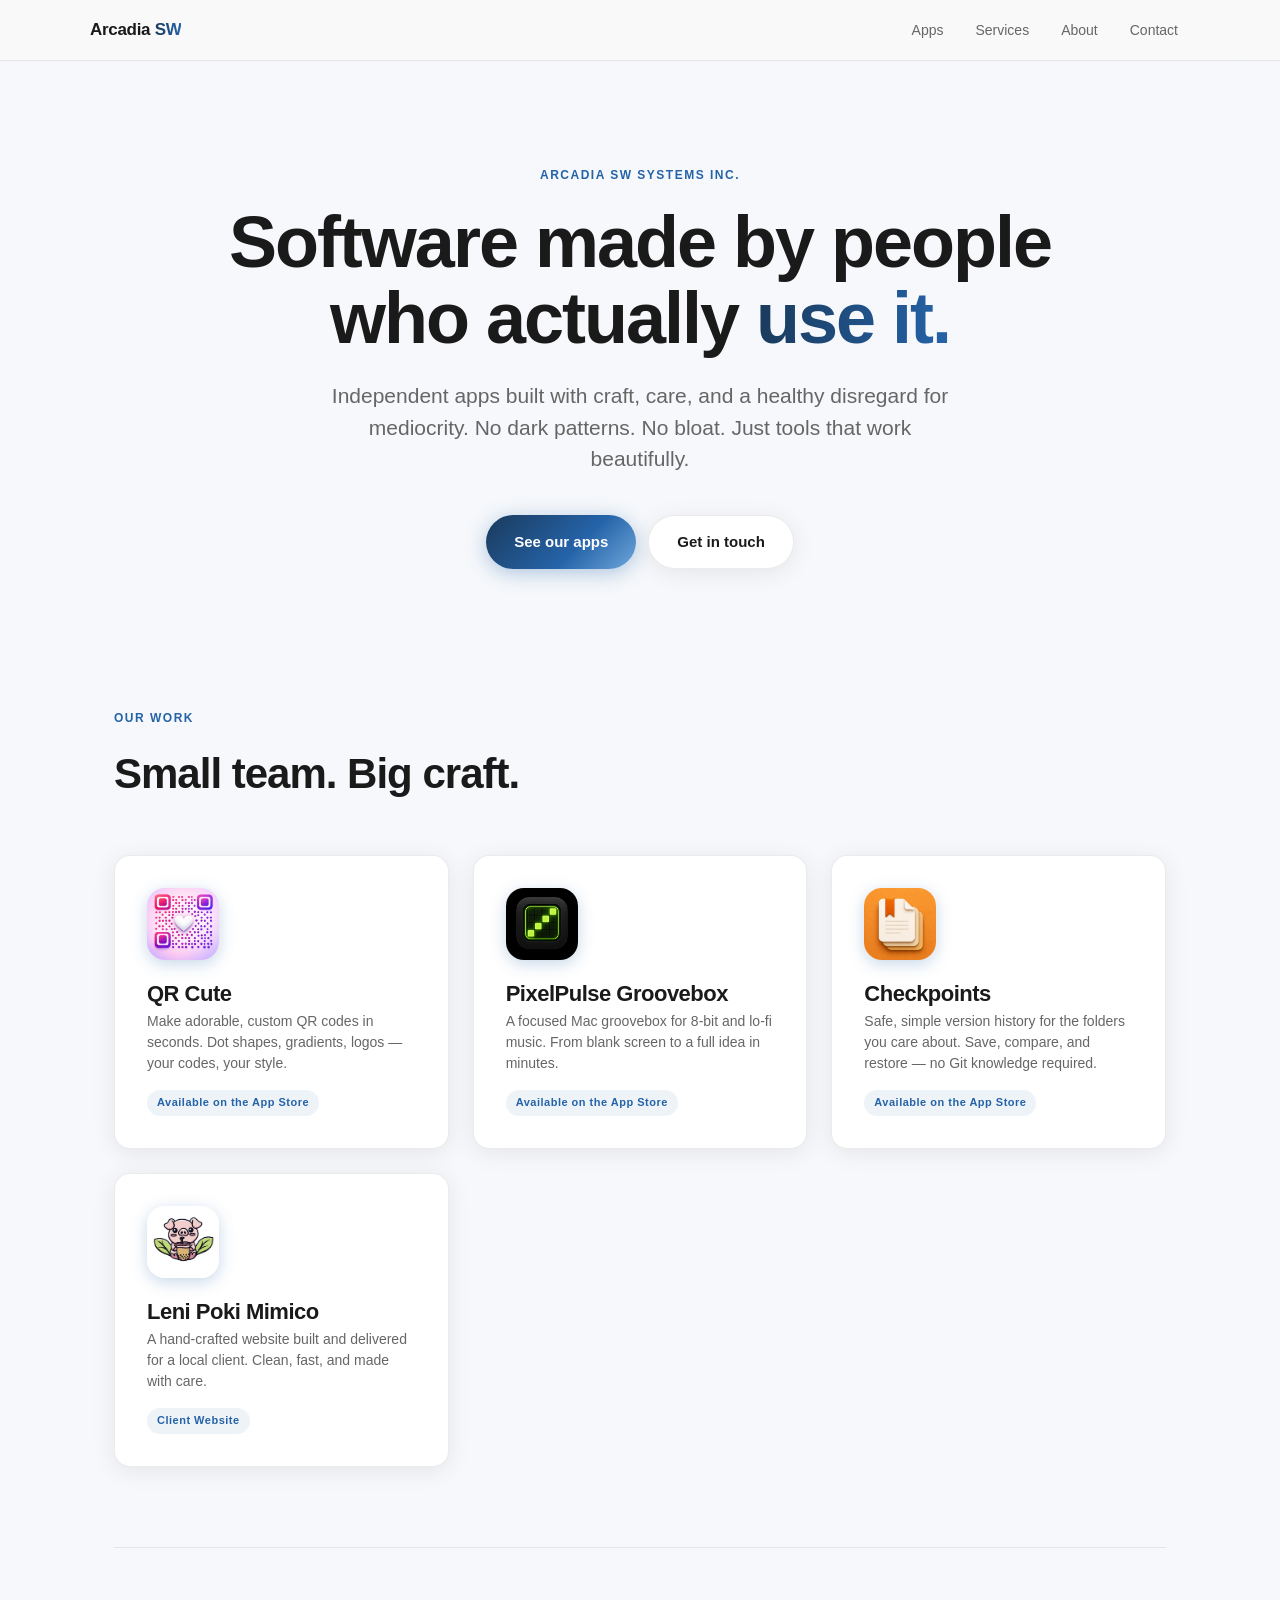
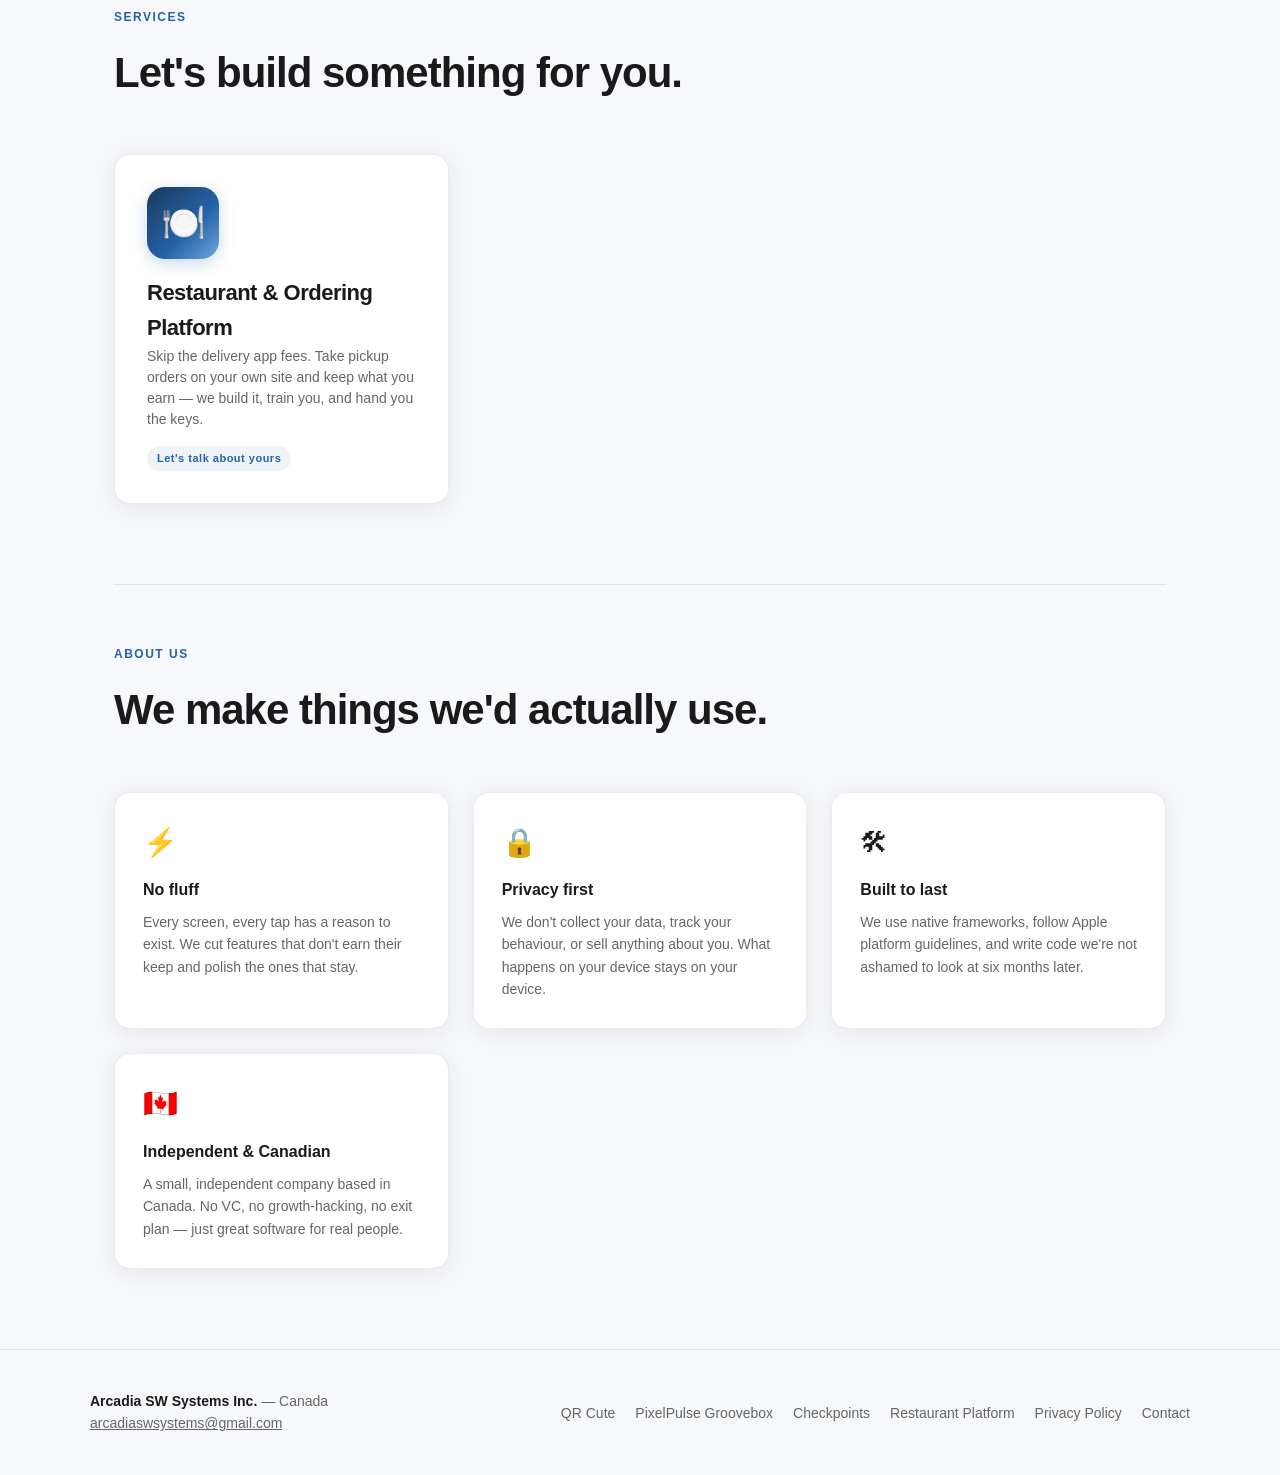
==== index.html @ 434056f2 "Fix base path for root-domain hosting (/ArcadiaSWSystems-site/ -> /)" ====
<!DOCTYPE html>
<html lang="en">
<head>
  <meta charset="UTF-8" />
  <meta name="viewport" content="width=device-width, initial-scale=1.0" />
  <title>Arcadia SW Systems Inc.</title>
  <meta name="description" content="Independent iOS and macOS apps built with craft, care, and a healthy disregard for mediocrity." />
  <meta property="og:title" content="Arcadia SW Systems Inc." />
  <meta property="og:description" content="Software made by people who actually use it." />
  <meta property="og:url" content="https://arcadiaswsystemsinc.github.io" />
  <base href="/" />
  <link rel="stylesheet" href="css/style.css" />
</head>
<body>

  <nav>
    <div class="nav-inner">
      <a class="nav-logo" href="/">Arcadia <span>SW</span></a>
      <ul class="nav-links">
        <li><a href="#apps">Apps</a></li>
        <li><a href="#services">Services</a></li>
        <li><a href="#about">About</a></li>
        <li><a href="mailto:arcadiaswsystems@gmail.com">Contact</a></li>
      </ul>
    </div>
  </nav>

  <main>
    <div class="page">

      <!-- Hero -->
      <section class="hero">
        <span class="hero-eyebrow">Arcadia SW Systems Inc.</span>
        <h1>Software made by people<br>who actually <span class="gradient-text">use it.</span></h1>
        <p class="hero-sub">Independent apps built with craft, care, and a healthy disregard for mediocrity. No dark patterns. No bloat. Just tools that work beautifully.</p>
        <div class="btn-group">
          <a href="#apps" class="btn btn-primary">See our apps</a>
          <a href="mailto:arcadiaswsystems@gmail.com" class="btn btn-secondary">Get in touch</a>
        </div>
      </section>

      <!-- Apps -->
      <section class="apps-section" id="apps">
        <p class="section-label">Our Work</p>
        <h2 class="section-title">Small team. Big craft.</h2>
        <div class="apps-grid">
          <a class="app-card" href="qr-cute/">
            <div class="app-icon"><img src="qr-cute/icon.png" alt="QR Cute icon" /></div>
            <div>
              <div class="app-name">QR Cute</div>
              <div class="app-tagline">Make adorable, custom QR codes in seconds. Dot shapes, gradients, logos — your codes, your style.</div>
            </div>
            <span class="app-badge">Available on the App Store</span>
          </a>
          <a class="app-card" href="pixelpulse/">
            <div class="app-icon"><img src="pixelpulse/icon.png" alt="PixelPulse icon" /></div>
            <div>
              <div class="app-name">PixelPulse Groovebox</div>
              <div class="app-tagline">A focused Mac groovebox for 8-bit and lo-fi music. From blank screen to a full idea in minutes.</div>
            </div>
            <span class="app-badge">Available on the App Store</span>
          </a>
          <a class="app-card" href="checkpoints/">
            <div class="app-icon"><img src="checkpoints/icon.png" alt="Checkpoints icon" /></div>
            <div>
              <div class="app-name">Checkpoints</div>
              <div class="app-tagline">Safe, simple version history for the folders you care about. Save, compare, and restore — no Git knowledge required.</div>
            </div>
            <span class="app-badge">Available on the App Store</span>
          </a>
          <a class="app-card" href="https://www.lenipokimimico.ca" target="_blank" rel="noopener noreferrer">
            <div class="app-icon">
              <img src="leni-poki-mimico/icon.png" alt="Leni Poki Mimico logo" />
            </div>
            <div>
              <div class="app-name">Leni Poki Mimico</div>
              <div class="app-tagline">A hand-crafted website built and delivered for a local client. Clean, fast, and made with care.</div>
            </div>
            <span class="app-badge">Client Website</span>
          </a>
        </div>
      </section>

      <!-- Services -->
      <section class="apps-section" id="services" style="border-top: 1px solid var(--border);">
        <p class="section-label">Services</p>
        <h2 class="section-title">Let's build something for you.</h2>
        <div class="apps-grid">
          <a class="app-card" href="restaurant-platform/">
            <div class="app-icon" style="background: linear-gradient(135deg, #1a3a5c 0%, #2563a8 60%, #6fa8dc 100%); display: flex; align-items: center; justify-content: center; font-size: 36px;">
              🍽️
            </div>
            <div>
              <div class="app-name">Restaurant &amp; Ordering Platform</div>
              <div class="app-tagline">Skip the delivery app fees. Take pickup orders on your own site and keep what you earn — we build it, train you, and hand you the keys.</div>
            </div>
            <span class="app-badge">Let's talk about yours</span>
          </a>
        </div>
      </section>

      <!-- About -->
      <section class="about-section" id="about">
        <p class="section-label">About us</p>
        <h2 class="section-title">We make things we'd actually use.</h2>
        <div class="values-grid">
          <div class="value-card">
            <div class="value-icon">⚡</div>
            <div class="value-title">No fluff</div>
            <div class="value-body">Every screen, every tap has a reason to exist. We cut features that don't earn their keep and polish the ones that stay.</div>
          </div>
          <div class="value-card">
            <div class="value-icon">🔒</div>
            <div class="value-title">Privacy first</div>
            <div class="value-body">We don't collect your data, track your behaviour, or sell anything about you. What happens on your device stays on your device.</div>
          </div>
          <div class="value-card">
            <div class="value-icon">🛠</div>
            <div class="value-title">Built to last</div>
            <div class="value-body">We use native frameworks, follow Apple platform guidelines, and write code we're not ashamed to look at six months later.</div>
          </div>
          <div class="value-card">
            <div class="value-icon">🇨🇦</div>
            <div class="value-title">Independent &amp; Canadian</div>
            <div class="value-body">A small, independent company based in Canada. No VC, no growth-hacking, no exit plan — just great software for real people.</div>
          </div>
        </div>
      </section>

    </div>
  </main>

  <footer>
    <div class="footer-inner">
      <div class="footer-left">
        <strong>Arcadia SW Systems Inc.</strong> — Canada<br>
        <a href="mailto:arcadiaswsystems@gmail.com" style="color: inherit;">arcadiaswsystems@gmail.com</a>
      </div>
      <ul class="footer-links">
        <li><a href="qr-cute/">QR Cute</a></li>
        <li><a href="pixelpulse/">PixelPulse Groovebox</a></li>
        <li><a href="checkpoints/">Checkpoints</a></li>
        <li><a href="restaurant-platform/">Restaurant Platform</a></li>
        <li><a href="privacy/">Privacy Policy</a></li>
        <li><a href="mailto:arcadiaswsystems@gmail.com">Contact</a></li>
      </ul>
    </div>
  </footer>

</body>
</html>
---- css/style.css ----
/* Arcadia SW Systems Inc. — Site Styles */

*, *::before, *::after {
  box-sizing: border-box;
  margin: 0;
  padding: 0;
}

:root {
  --blue-dark: #1a3a5c;
  --blue-mid: #2563a8;
  --blue-light: #6fa8dc;
  --gradient: linear-gradient(135deg, #1a3a5c 0%, #2563a8 60%, #6fa8dc 100%);
  --gradient-text: linear-gradient(90deg, #1a3a5c 0%, #2563a8 100%);
  --bg: #f6f8fb;
  --surface: #ffffff;
  --text: #1a1a1a;
  --muted: #666;
  --border: rgba(0,0,0,0.08);
  --radius: 16px;
  --radius-sm: 10px;
  --shadow: 0 4px 24px rgba(0,0,0,0.08);
  --shadow-hover: 0 8px 40px rgba(37, 99, 168, 0.18);
}

html {
  font-size: 16px;
  scroll-behavior: smooth;
}

body {
  font-family: -apple-system, BlinkMacSystemFont, "SF Pro Display", "Segoe UI", sans-serif;
  background: var(--bg);
  color: var(--text);
  line-height: 1.6;
  -webkit-font-smoothing: antialiased;
}

/* ── Gradient text helper ── */
.gradient-text {
  background: var(--gradient-text);
  -webkit-background-clip: text;
  -webkit-text-fill-color: transparent;
  background-clip: text;
}

/* ── Nav ── */
nav {
  position: sticky;
  top: 0;
  z-index: 100;
  background: rgba(250,250,250,0.85);
  backdrop-filter: blur(16px);
  -webkit-backdrop-filter: blur(16px);
  border-bottom: 1px solid var(--border);
  padding: 0 24px;
}

.nav-inner {
  max-width: 1100px;
  margin: 0 auto;
  display: flex;
  align-items: center;
  justify-content: space-between;
  height: 60px;
  gap: 24px;
}

.nav-logo {
  font-size: 17px;
  font-weight: 800;
  text-decoration: none;
  color: var(--text);
  letter-spacing: -0.3px;
  white-space: nowrap;
}

.nav-logo span {
  background: var(--gradient-text);
  -webkit-background-clip: text;
  -webkit-text-fill-color: transparent;
  background-clip: text;
}

.nav-links {
  display: flex;
  align-items: center;
  gap: 8px;
  list-style: none;
}

.nav-links a {
  text-decoration: none;
  color: var(--muted);
  font-size: 14px;
  font-weight: 500;
  padding: 6px 12px;
  border-radius: var(--radius-sm);
  transition: color 0.15s, background 0.15s;
}

.nav-links a:hover {
  color: var(--text);
  background: rgba(0,0,0,0.05);
}

/* ── Page wrapper ── */
.page {
  max-width: 1100px;
  margin: 0 auto;
  padding: 0 24px;
}

/* ── Hero ── */
.hero {
  padding: 100px 0 80px;
  text-align: center;
}

.hero-eyebrow {
  display: inline-block;
  font-size: 12px;
  font-weight: 700;
  letter-spacing: 1.5px;
  text-transform: uppercase;
  color: var(--blue-mid);
  margin-bottom: 20px;
}

.hero h1 {
  font-size: clamp(40px, 6vw, 72px);
  font-weight: 900;
  letter-spacing: -2px;
  line-height: 1.05;
  margin-bottom: 24px;
}

.hero-sub {
  font-size: clamp(16px, 2vw, 21px);
  color: var(--muted);
  max-width: 640px;
  margin: 0 auto 40px;
  line-height: 1.5;
}

/* ── Buttons ── */
.btn {
  display: inline-flex;
  align-items: center;
  gap: 8px;
  padding: 14px 28px;
  border-radius: 999px;
  font-size: 15px;
  font-weight: 700;
  text-decoration: none;
  transition: transform 0.15s, box-shadow 0.15s;
  cursor: pointer;
  border: none;
}

.btn:hover {
  transform: translateY(-2px);
}

.btn-primary {
  background: var(--gradient);
  color: white;
  box-shadow: 0 4px 20px rgba(37, 99, 168, 0.35);
}

.btn-primary:hover {
  box-shadow: 0 8px 30px rgba(37, 99, 168, 0.45);
}

.btn-secondary {
  background: white;
  color: var(--text);
  border: 1.5px solid var(--border);
  box-shadow: var(--shadow);
}

.btn-secondary:hover {
  box-shadow: var(--shadow-hover);
}

.btn-group {
  display: flex;
  flex-wrap: wrap;
  gap: 12px;
  justify-content: center;
}

/* ── Cards ── */
.card {
  background: var(--surface);
  border: 1px solid var(--border);
  border-radius: var(--radius);
  padding: 32px;
  box-shadow: var(--shadow);
  transition: transform 0.2s, box-shadow 0.2s;
}

.card:hover {
  transform: translateY(-4px);
  box-shadow: var(--shadow-hover);
}

/* ── App grid ── */
.apps-section {
  padding: 60px 0 80px;
}

.section-label {
  font-size: 12px;
  font-weight: 700;
  letter-spacing: 1.5px;
  text-transform: uppercase;
  color: var(--blue-mid);
  margin-bottom: 12px;
}

.section-title {
  font-size: clamp(28px, 4vw, 42px);
  font-weight: 800;
  letter-spacing: -1px;
  margin-bottom: 48px;
}

.apps-grid {
  display: grid;
  grid-template-columns: repeat(auto-fill, minmax(320px, 1fr));
  gap: 24px;
}

.app-card {
  background: var(--surface);
  border: 1px solid var(--border);
  border-radius: var(--radius);
  padding: 32px;
  box-shadow: var(--shadow);
  text-decoration: none;
  color: var(--text);
  display: flex;
  flex-direction: column;
  gap: 16px;
  transition: transform 0.2s, box-shadow 0.2s;
}

.app-card:hover {
  transform: translateY(-4px);
  box-shadow: var(--shadow-hover);
}

.app-icon {
  width: 72px;
  height: 72px;
  border-radius: 18px;
  overflow: hidden;
  box-shadow: 0 4px 16px rgba(37, 99, 168, 0.25);
}

.app-icon img {
  width: 100%;
  height: 100%;
  object-fit: cover;
  display: block;
}

.app-name {
  font-size: 22px;
  font-weight: 800;
  letter-spacing: -0.5px;
}

.app-tagline {
  font-size: 14px;
  color: var(--muted);
  line-height: 1.5;
}

.app-badge {
  display: inline-block;
  background: rgba(37, 99, 168, 0.08);
  color: var(--blue-mid);
  font-size: 11px;
  font-weight: 700;
  letter-spacing: 0.5px;
  padding: 4px 10px;
  border-radius: 999px;
  align-self: flex-start;
}

/* ── Values / about section ── */
.about-section {
  padding: 60px 0 80px;
  border-top: 1px solid var(--border);
}

.values-grid {
  display: grid;
  grid-template-columns: repeat(auto-fill, minmax(260px, 1fr));
  gap: 24px;
  margin-top: 48px;
}

.value-card {
  background: var(--surface);
  border: 1px solid var(--border);
  border-radius: var(--radius);
  padding: 28px;
  box-shadow: var(--shadow);
}

.value-icon {
  font-size: 28px;
  margin-bottom: 12px;
}

.value-title {
  font-size: 16px;
  font-weight: 700;
  margin-bottom: 8px;
}

.value-body {
  font-size: 14px;
  color: var(--muted);
  line-height: 1.6;
}

/* ── App page hero ── */
.app-hero {
  padding: 80px 0 60px;
  display: grid;
  grid-template-columns: 1fr 1fr;
  gap: 64px;
  align-items: center;
}

@media (max-width: 720px) {
  .app-hero {
    grid-template-columns: 1fr;
    text-align: center;
    padding: 60px 0 40px;
  }
  .app-hero .btn-group {
    justify-content: center;
  }
}

.app-hero-icon {
  width: 120px;
  height: 120px;
  border-radius: 28px;
  overflow: hidden;
  box-shadow: 0 12px 40px rgba(37, 99, 168, 0.3);
  margin-bottom: 24px;
}

.app-hero-icon img {
  width: 100%;
  height: 100%;
  object-fit: cover;
  display: block;
}

.app-hero h1 {
  font-size: clamp(36px, 5vw, 56px);
  font-weight: 900;
  letter-spacing: -2px;
  line-height: 1.05;
  margin-bottom: 16px;
}

.app-hero-sub {
  font-size: 18px;
  color: var(--muted);
  margin-bottom: 32px;
  line-height: 1.5;
}

/* ── Features list ── */
.features-section {
  padding: 60px 0;
  border-top: 1px solid var(--border);
}

.features-grid {
  display: grid;
  grid-template-columns: repeat(auto-fill, minmax(280px, 1fr));
  gap: 24px;
  margin-top: 40px;
}

.feature-item {
  display: flex;
  gap: 16px;
}

.feature-dot {
  width: 8px;
  height: 8px;
  border-radius: 50%;
  background: var(--gradient);
  flex-shrink: 0;
  margin-top: 8px;
}

.feature-text strong {
  display: block;
  font-size: 15px;
  font-weight: 700;
  margin-bottom: 4px;
}

.feature-text span {
  font-size: 14px;
  color: var(--muted);
}

/* ── Privacy page ── */
.privacy-page {
  max-width: 740px;
  margin: 0 auto;
  padding: 0 24px;
}

.privacy-page .prose {
  padding: 60px 0 80px;
}

.privacy-page h1 {
  font-size: 40px;
  font-weight: 900;
  letter-spacing: -1.5px;
  margin-bottom: 8px;
}

.privacy-page .meta {
  font-size: 14px;
  color: var(--muted);
  margin-bottom: 40px;
}

.privacy-page h2 {
  font-size: 20px;
  font-weight: 700;
  margin: 40px 0 12px;
}

.privacy-page p, .privacy-page li {
  font-size: 15px;
  color: #333;
  line-height: 1.7;
  margin-bottom: 12px;
}

.privacy-page ul {
  padding-left: 20px;
  margin-bottom: 12px;
}

.privacy-page li {
  margin-bottom: 6px;
}

.privacy-page hr {
  border: none;
  border-top: 1px solid var(--border);
  margin: 40px 0;
}

/* ── Footer ── */
footer {
  border-top: 1px solid var(--border);
  padding: 40px 24px;
}

.footer-inner {
  max-width: 1100px;
  margin: 0 auto;
  display: flex;
  flex-wrap: wrap;
  justify-content: space-between;
  align-items: center;
  gap: 16px;
}

.footer-left {
  font-size: 14px;
  color: var(--muted);
}

.footer-left strong {
  color: var(--text);
}

.footer-links {
  display: flex;
  gap: 20px;
  list-style: none;
}

.footer-links a {
  font-size: 14px;
  color: var(--muted);
  text-decoration: none;
  transition: color 0.15s;
}

.footer-links a:hover {
  color: var(--blue-mid);
}

/* ── Responsive ── */
@media (max-width: 600px) {
  .hero {
    padding: 60px 0 60px;
  }

  nav {
    padding: 0 16px;
  }

  .page {
    padding: 0 16px;
  }

  .nav-links {
    display: none;
  }
}
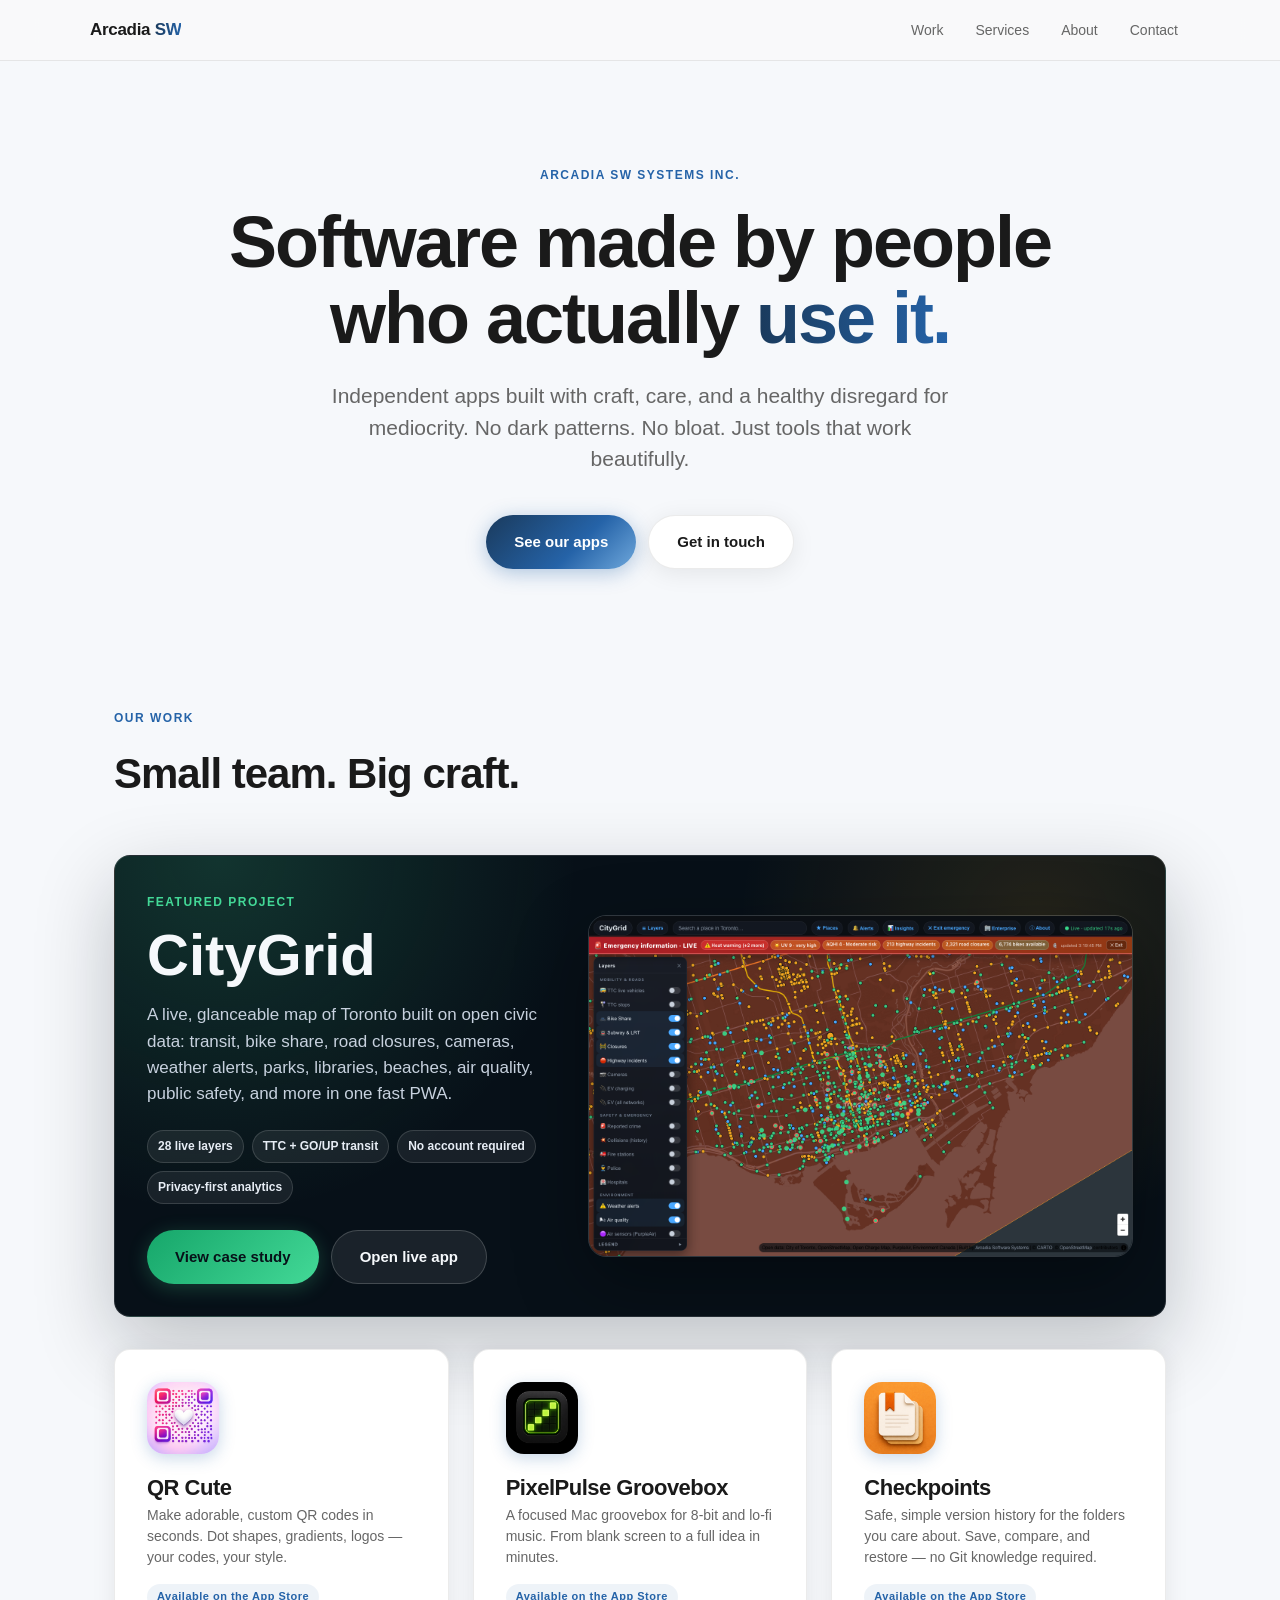
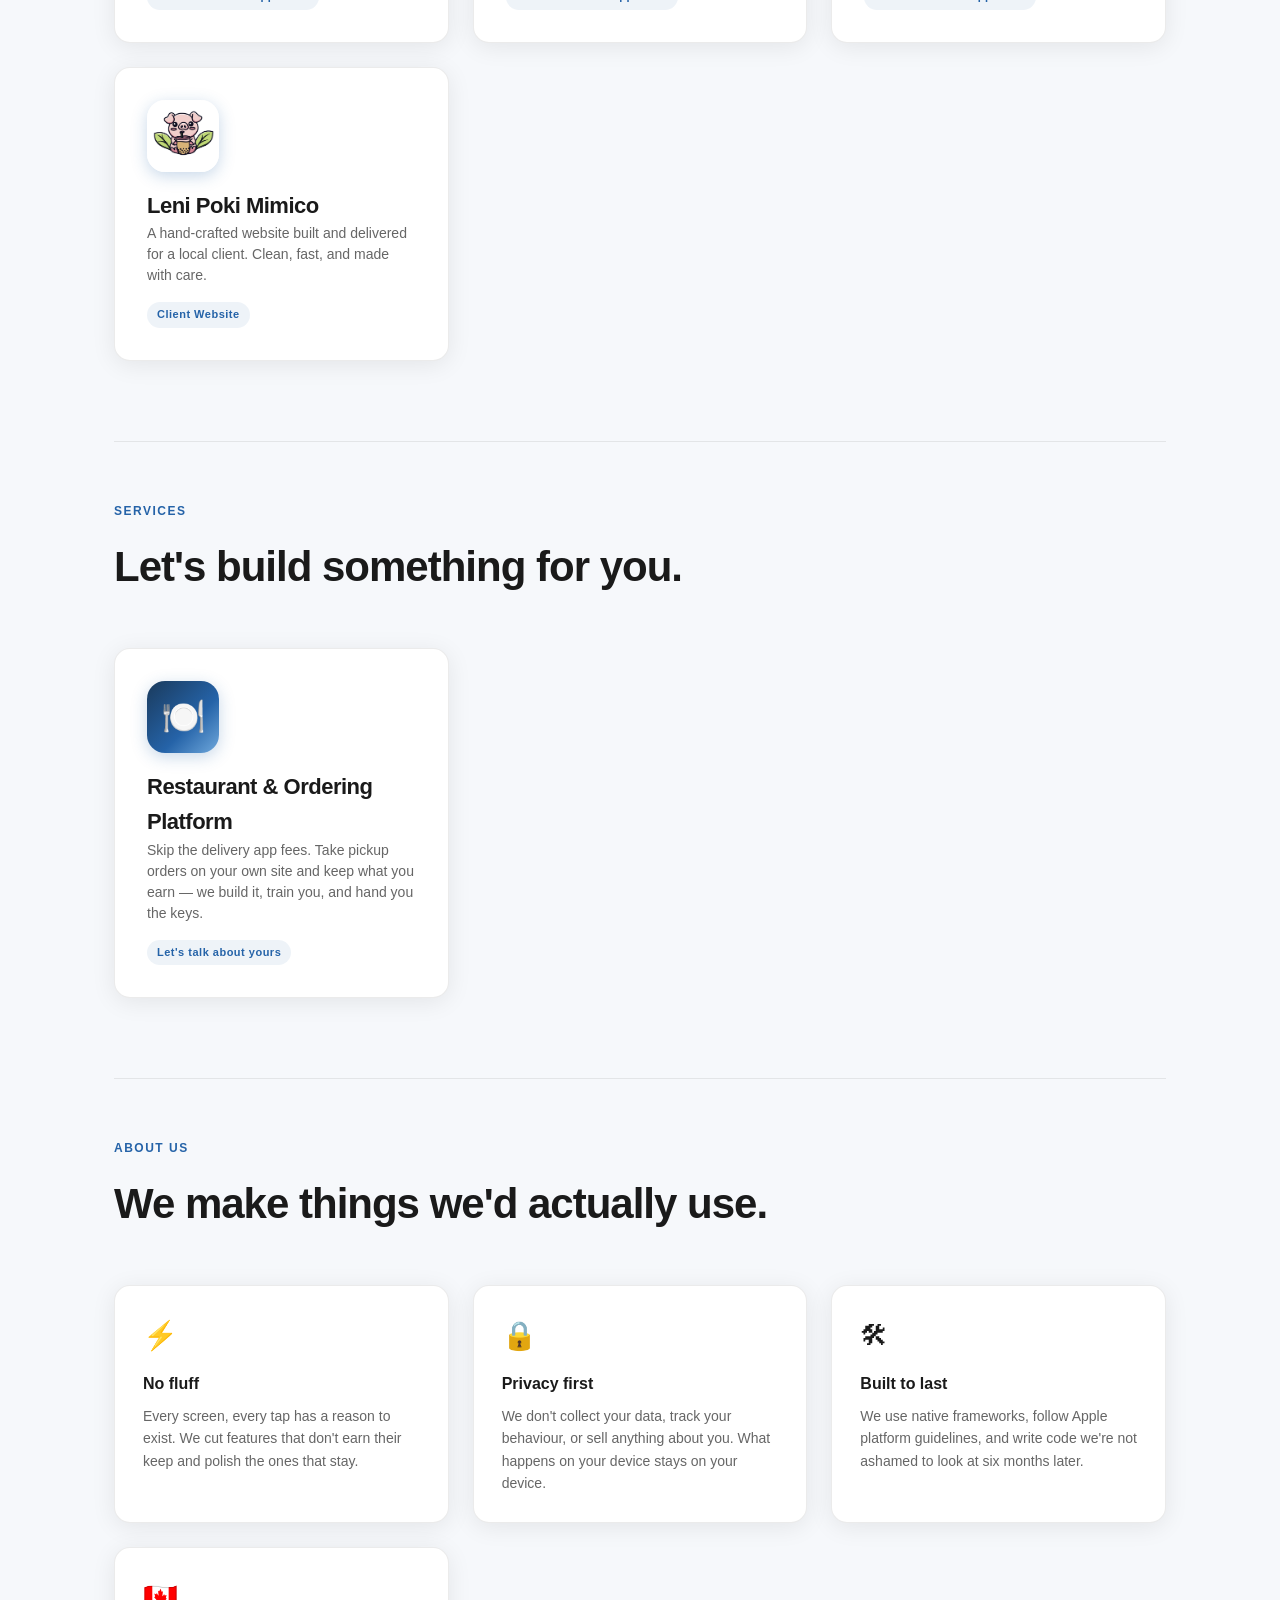
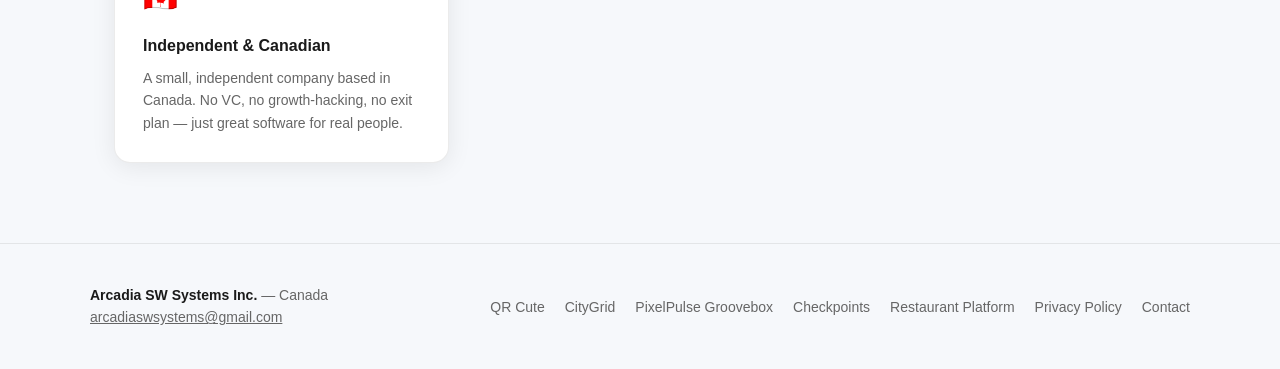
==== commit 7db5cb1c: "Showcase CityGrid project" ====
--- a/index.html
+++ b/index.html
@@ -17,7 +17,7 @@
     <div class="nav-inner">
       <a class="nav-logo" href="/">Arcadia <span>SW</span></a>
       <ul class="nav-links">
-        <li><a href="#apps">Apps</a></li>
+        <li><a href="#apps">Work</a></li>
         <li><a href="#services">Services</a></li>
         <li><a href="#about">About</a></li>
         <li><a href="mailto:arcadiaswsystems@gmail.com">Contact</a></li>
@@ -43,6 +43,26 @@
       <section class="apps-section" id="apps">
         <p class="section-label">Our Work</p>
         <h2 class="section-title">Small team. Big craft.</h2>
+        <article class="featured-project citygrid-feature">
+          <div class="featured-copy">
+            <span class="featured-kicker">Featured project</span>
+            <h3>CityGrid</h3>
+            <p>A live, glanceable map of Toronto built on open civic data: transit, bike share, road closures, cameras, weather alerts, parks, libraries, beaches, air quality, public safety, and more in one fast PWA.</p>
+            <div class="mini-metrics" aria-label="CityGrid highlights">
+              <span>28 live layers</span>
+              <span>TTC + GO/UP transit</span>
+              <span>No account required</span>
+              <span>Privacy-first analytics</span>
+            </div>
+            <div class="btn-group featured-actions">
+              <a href="citygrid/" class="btn btn-city">View case study</a>
+              <a href="https://citygrid.ca" class="btn btn-dark" target="_blank" rel="noopener noreferrer">Open live app</a>
+            </div>
+          </div>
+          <a class="featured-visual" href="citygrid/" aria-label="View the CityGrid project page">
+            <img src="citygrid/app.png" alt="CityGrid live Toronto map with public data layers and an emergency banner" />
+          </a>
+        </article>
         <div class="apps-grid">
           <a class="app-card" href="qr-cute/">
             <div class="app-icon"><img src="qr-cute/icon.png" alt="QR Cute icon" /></div>
@@ -138,6 +158,7 @@
       </div>
       <ul class="footer-links">
         <li><a href="qr-cute/">QR Cute</a></li>
+        <li><a href="citygrid/">CityGrid</a></li>
         <li><a href="pixelpulse/">PixelPulse Groovebox</a></li>
         <li><a href="checkpoints/">Checkpoints</a></li>
         <li><a href="restaurant-platform/">Restaurant Platform</a></li>
--- a/css/style.css
+++ b/css/style.css
@@ -232,6 +232,113 @@
   gap: 24px;
 }
 
+.featured-project {
+  display: grid;
+  grid-template-columns: minmax(0, 0.9fr) minmax(360px, 1.2fr);
+  gap: 32px;
+  align-items: center;
+  background:
+    radial-gradient(circle at 10% 0%, rgba(67, 217, 151, 0.18), transparent 34%),
+    radial-gradient(circle at 88% 15%, rgba(255, 179, 43, 0.12), transparent 30%),
+    #071018;
+  border: 1px solid rgba(255,255,255,0.12);
+  border-radius: var(--radius);
+  padding: 32px;
+  margin-bottom: 32px;
+  color: #f5f8fb;
+  box-shadow: 0 28px 80px rgba(7,16,24,0.24);
+  overflow: hidden;
+}
+
+.featured-copy {
+  min-width: 0;
+}
+
+.featured-kicker,
+.case-hero-label {
+  display: inline-flex;
+  align-items: center;
+  gap: 8px;
+  color: #43d997;
+  font-size: 12px;
+  font-weight: 800;
+  letter-spacing: 1.5px;
+  text-transform: uppercase;
+  margin-bottom: 14px;
+}
+
+.featured-project h3 {
+  font-size: 58px;
+  line-height: 1;
+  font-weight: 900;
+  letter-spacing: 0;
+  margin-bottom: 18px;
+}
+
+.featured-project p {
+  color: #c7d1de;
+  font-size: 17px;
+  line-height: 1.55;
+  margin-bottom: 22px;
+}
+
+.mini-metrics {
+  display: flex;
+  flex-wrap: wrap;
+  gap: 8px;
+  margin-bottom: 26px;
+}
+
+.mini-metrics span,
+.case-layer-list span {
+  border: 1px solid rgba(255,255,255,0.14);
+  background: rgba(255,255,255,0.07);
+  color: #e7edf5;
+  border-radius: 999px;
+  padding: 6px 10px;
+  font-size: 12px;
+  font-weight: 700;
+}
+
+.featured-actions {
+  justify-content: flex-start;
+}
+
+.featured-visual {
+  display: block;
+  border-radius: 18px;
+  overflow: hidden;
+  border: 1px solid rgba(255,255,255,0.16);
+  box-shadow: 0 24px 70px rgba(0,0,0,0.36);
+}
+
+.featured-visual img {
+  display: block;
+  width: 100%;
+  aspect-ratio: 16 / 10;
+  object-fit: cover;
+}
+
+.btn-city {
+  background: linear-gradient(135deg, #16a66a 0%, #43d997 100%);
+  color: #071018;
+  box-shadow: 0 4px 20px rgba(67, 217, 151, 0.24);
+}
+
+.btn-city:hover {
+  box-shadow: 0 8px 30px rgba(67, 217, 151, 0.34);
+}
+
+.btn-dark {
+  background: rgba(255,255,255,0.08);
+  color: #f5f8fb;
+  border: 1.5px solid rgba(255,255,255,0.18);
+}
+
+.btn-dark:hover {
+  box-shadow: 0 8px 30px rgba(0,0,0,0.22);
+}
+
 .app-card {
   background: var(--surface);
   border: 1px solid var(--border);
@@ -418,6 +525,316 @@
   color: var(--muted);
 }
 
+/* ── CityGrid case study ── */
+.citygrid-case {
+  background: #f5f7fa;
+}
+
+.case-hero {
+  position: relative;
+  min-height: min(720px, calc(100vh - 60px));
+  display: flex;
+  align-items: flex-end;
+  overflow: hidden;
+  background: #071018;
+  color: #f5f8fb;
+}
+
+.case-hero-bg {
+  position: absolute;
+  inset: 0;
+}
+
+.case-hero-bg::after {
+  content: "";
+  position: absolute;
+  inset: 0;
+  background:
+    linear-gradient(90deg, rgba(7,16,24,0.94) 0%, rgba(7,16,24,0.72) 42%, rgba(7,16,24,0.22) 100%),
+    linear-gradient(0deg, rgba(7,16,24,0.88) 0%, rgba(7,16,24,0.1) 55%);
+}
+
+.case-hero-bg img {
+  width: 100%;
+  height: 100%;
+  object-fit: cover;
+  opacity: 0.92;
+}
+
+.case-hero-content {
+  position: relative;
+  z-index: 1;
+  width: min(1100px, calc(100% - 48px));
+  margin: 0 auto;
+  padding: 110px 0 78px;
+}
+
+.case-live-dot {
+  width: 10px;
+  height: 10px;
+  border-radius: 999px;
+  background: #43d997;
+  box-shadow: 0 0 0 6px rgba(67,217,151,0.16);
+}
+
+.case-hero h1 {
+  font-size: 118px;
+  line-height: 0.9;
+  letter-spacing: 0;
+  font-weight: 900;
+  margin-bottom: 24px;
+}
+
+.case-hero-sub {
+  max-width: 760px;
+  color: #d7e1ee;
+  font-size: 24px;
+  line-height: 1.45;
+  margin-bottom: 34px;
+}
+
+.case-hero-actions {
+  justify-content: flex-start;
+}
+
+.case-stats-band {
+  background: #ffffff;
+  border-bottom: 1px solid var(--border);
+}
+
+.case-stats {
+  max-width: 1100px;
+  margin: 0 auto;
+  padding: 24px;
+  display: grid;
+  grid-template-columns: repeat(5, minmax(0, 1fr));
+  gap: 18px;
+}
+
+.case-stats div {
+  border-left: 1px solid var(--border);
+  padding-left: 18px;
+}
+
+.case-stats div:first-child {
+  border-left: 0;
+  padding-left: 0;
+}
+
+.case-stats strong {
+  display: block;
+  font-size: 20px;
+  line-height: 1.1;
+  margin-bottom: 6px;
+}
+
+.case-stats span {
+  display: block;
+  color: var(--muted);
+  font-size: 13px;
+  line-height: 1.35;
+}
+
+.case-section {
+  max-width: 1100px;
+  margin: 0 auto;
+  padding: 78px 24px;
+}
+
+.case-section-head {
+  max-width: 780px;
+  margin-bottom: 42px;
+}
+
+.case-section .section-title {
+  font-size: 42px;
+  letter-spacing: 0;
+  margin-bottom: 18px;
+}
+
+.case-lede {
+  color: var(--muted);
+  font-size: 18px;
+  line-height: 1.65;
+}
+
+.case-feature-grid {
+  display: grid;
+  grid-template-columns: repeat(3, minmax(0, 1fr));
+  gap: 28px 32px;
+}
+
+.case-feature {
+  border-top: 2px solid rgba(22,166,106,0.5);
+  padding-top: 18px;
+}
+
+.case-feature h3,
+.case-proof h3 {
+  font-size: 18px;
+  line-height: 1.25;
+  font-weight: 800;
+  letter-spacing: 0;
+  margin-bottom: 10px;
+}
+
+.case-feature p,
+.case-proof p {
+  color: var(--muted);
+  font-size: 14px;
+  line-height: 1.65;
+}
+
+.case-visual-band {
+  background: #071018;
+  color: #f5f8fb;
+}
+
+.case-visual-band .section-label {
+  color: #43d997;
+}
+
+.case-visual-band .case-lede {
+  color: #b7c2d1;
+}
+
+.case-shot-grid {
+  display: grid;
+  grid-template-columns: minmax(0, 1fr) minmax(0, 1fr);
+  gap: 24px;
+  align-items: stretch;
+}
+
+.case-shot {
+  margin: 0;
+  background: #0d141f;
+  border: 1px solid rgba(255,255,255,0.12);
+  border-radius: var(--radius);
+  overflow: hidden;
+  box-shadow: 0 24px 70px rgba(0,0,0,0.26);
+}
+
+.case-shot img {
+  display: block;
+  width: 100%;
+  aspect-ratio: 16 / 10;
+  object-fit: cover;
+}
+
+.case-shot figcaption {
+  display: grid;
+  gap: 6px;
+  padding: 18px;
+}
+
+.case-shot figcaption strong {
+  font-size: 15px;
+}
+
+.case-shot figcaption span {
+  color: #aeb9c8;
+  font-size: 13px;
+  line-height: 1.5;
+}
+
+.case-shot-mobile {
+  display: grid;
+  grid-template-columns: minmax(160px, 0.58fr) 1fr;
+  align-items: center;
+}
+
+.case-shot-mobile img {
+  aspect-ratio: 390 / 844;
+  height: 100%;
+  max-height: 520px;
+  object-position: top center;
+}
+
+.case-build {
+  padding-bottom: 86px;
+}
+
+.case-proof-grid {
+  display: grid;
+  grid-template-columns: repeat(4, minmax(0, 1fr));
+  gap: 24px;
+}
+
+.case-proof {
+  background: #ffffff;
+  border: 1px solid var(--border);
+  border-radius: var(--radius);
+  padding: 24px;
+  box-shadow: var(--shadow);
+}
+
+.case-proof > span {
+  display: block;
+  color: #16a66a;
+  font-size: 12px;
+  font-weight: 900;
+  margin-bottom: 16px;
+}
+
+.case-data-band {
+  background: #eaf0f3;
+  border-top: 1px solid var(--border);
+  border-bottom: 1px solid var(--border);
+}
+
+.case-layer-list {
+  display: flex;
+  flex-wrap: wrap;
+  gap: 10px;
+}
+
+.case-layer-list span {
+  background: #ffffff;
+  border-color: rgba(7,16,24,0.1);
+  color: #253140;
+}
+
+.case-cta-band {
+  background:
+    radial-gradient(circle at 18% 0%, rgba(67,217,151,0.16), transparent 32%),
+    #071018;
+  color: #f5f8fb;
+  padding: 70px 24px;
+}
+
+.case-cta-inner {
+  max-width: 1100px;
+  margin: 0 auto;
+  display: grid;
+  grid-template-columns: 88px minmax(0, 1fr) auto;
+  gap: 28px;
+  align-items: center;
+}
+
+.case-cta-inner img {
+  width: 88px;
+  height: 88px;
+  border-radius: 20px;
+  box-shadow: 0 16px 40px rgba(0,0,0,0.3);
+}
+
+.case-cta-inner h2 {
+  font-size: 44px;
+  line-height: 1.05;
+  letter-spacing: 0;
+  margin-bottom: 10px;
+}
+
+.case-cta-inner p:not(.section-label) {
+  color: #b7c2d1;
+  font-size: 16px;
+  line-height: 1.55;
+}
+
+.case-cta-actions {
+  justify-content: flex-end;
+}
+
 /* ── Privacy page ── */
 .privacy-page {
   max-width: 740px;
@@ -530,3 +947,117 @@
     display: none;
   }
 }
+
+@media (max-width: 900px) {
+  .featured-project {
+    grid-template-columns: 1fr;
+    padding: 24px;
+  }
+
+  .featured-actions,
+  .case-hero-actions {
+    justify-content: flex-start;
+  }
+
+  .case-stats {
+    grid-template-columns: repeat(2, minmax(0, 1fr));
+  }
+
+  .case-hero h1 {
+    font-size: 84px;
+  }
+
+  .case-hero-sub {
+    font-size: 21px;
+  }
+
+  .case-section .section-title,
+  .case-cta-inner h2 {
+    font-size: 36px;
+  }
+
+  .case-stats div,
+  .case-stats div:first-child {
+    border-left: 1px solid var(--border);
+    padding-left: 18px;
+  }
+
+  .case-feature-grid,
+  .case-proof-grid,
+  .case-shot-grid {
+    grid-template-columns: 1fr;
+  }
+
+  .case-cta-inner {
+    grid-template-columns: 72px 1fr;
+  }
+
+  .case-cta-inner img {
+    width: 72px;
+    height: 72px;
+    border-radius: 16px;
+  }
+
+  .case-cta-actions {
+    grid-column: 1 / -1;
+    justify-content: flex-start;
+  }
+}
+
+@media (max-width: 640px) {
+  .featured-project {
+    border-radius: 18px;
+  }
+
+  .featured-visual {
+    border-radius: 14px;
+  }
+
+  .featured-project h3 {
+    font-size: 38px;
+  }
+
+  .case-hero {
+    min-height: 680px;
+  }
+
+  .case-hero-content {
+    width: min(100% - 32px, 1100px);
+    padding: 88px 0 52px;
+  }
+
+  .case-hero h1 {
+    font-size: 58px;
+  }
+
+  .case-hero-sub {
+    font-size: 18px;
+  }
+
+  .case-section .section-title,
+  .case-cta-inner h2 {
+    font-size: 30px;
+  }
+
+  .case-stats {
+    grid-template-columns: 1fr;
+  }
+
+  .case-section {
+    padding: 58px 16px;
+  }
+
+  .case-shot-mobile {
+    grid-template-columns: 1fr;
+  }
+
+  .case-shot-mobile img {
+    width: min(260px, 100%);
+    height: auto;
+    margin: 0 auto;
+  }
+
+  .case-cta-inner {
+    grid-template-columns: 1fr;
+  }
+}
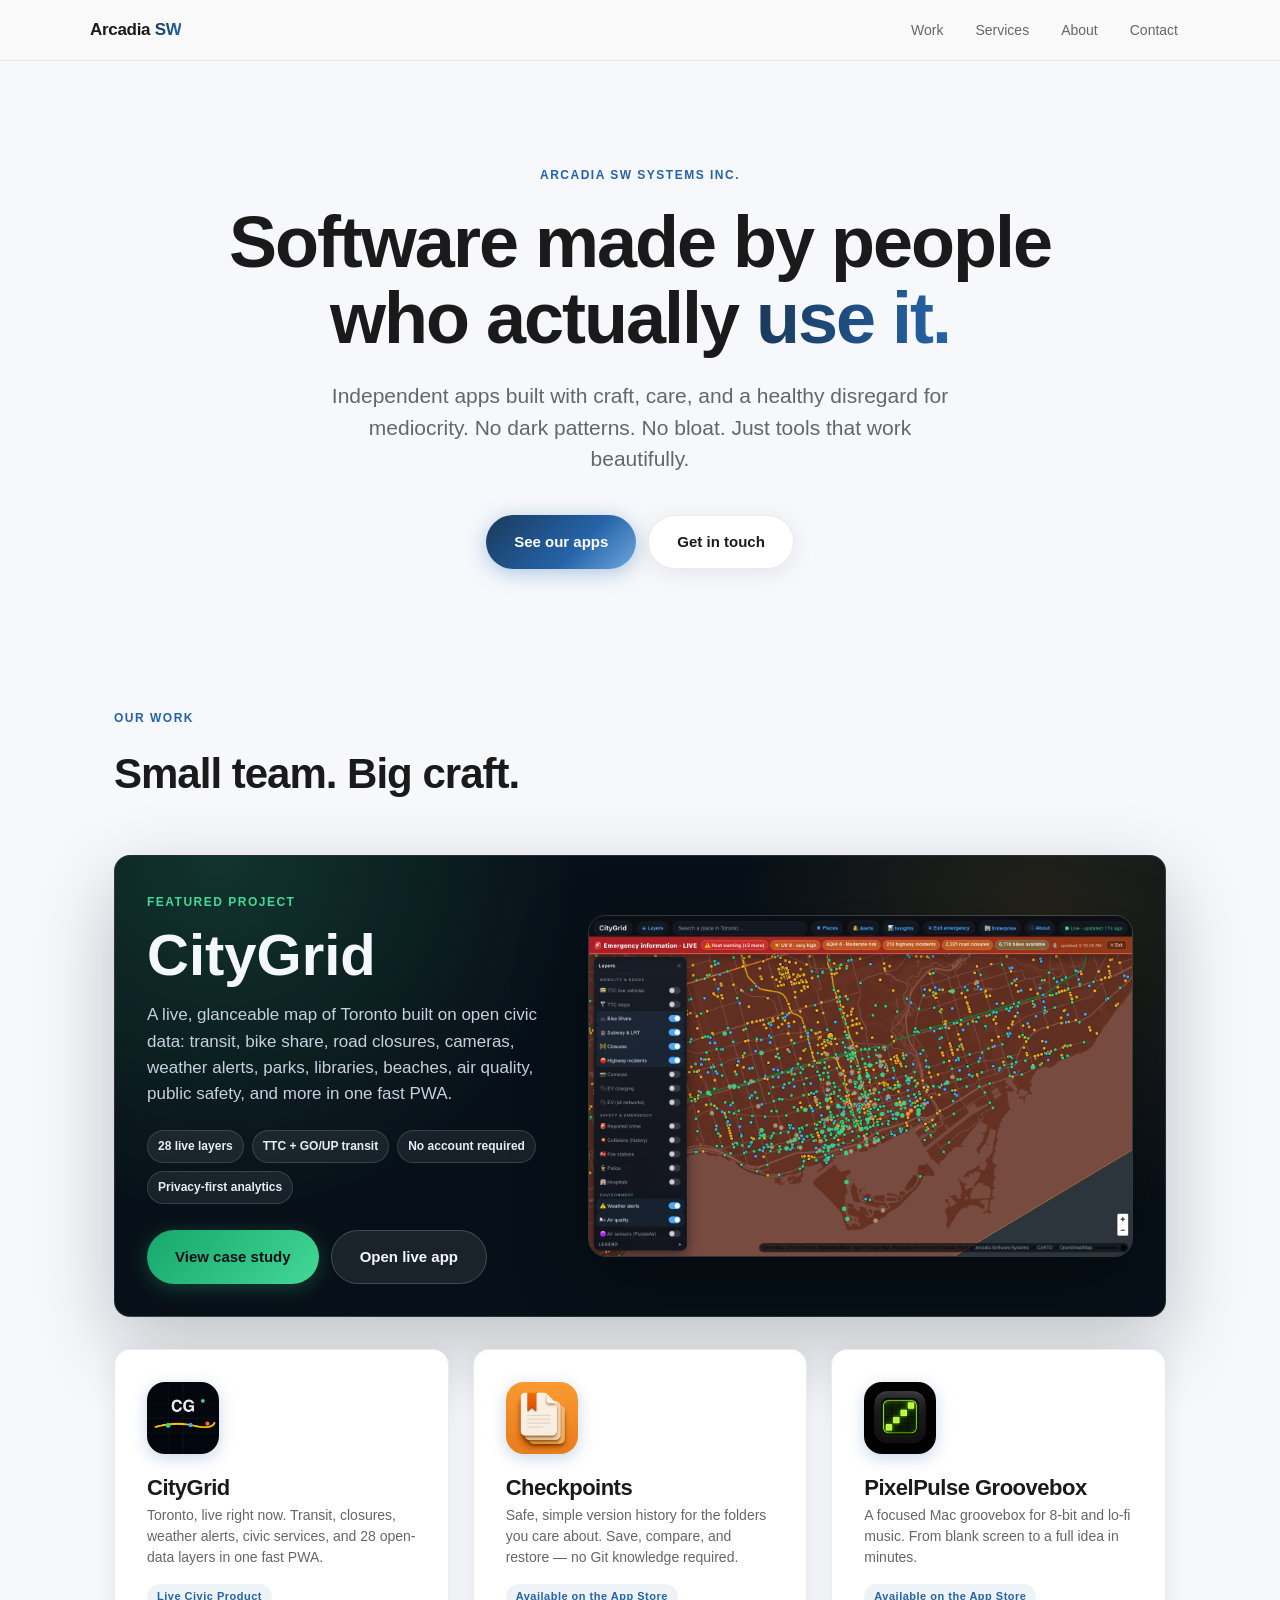
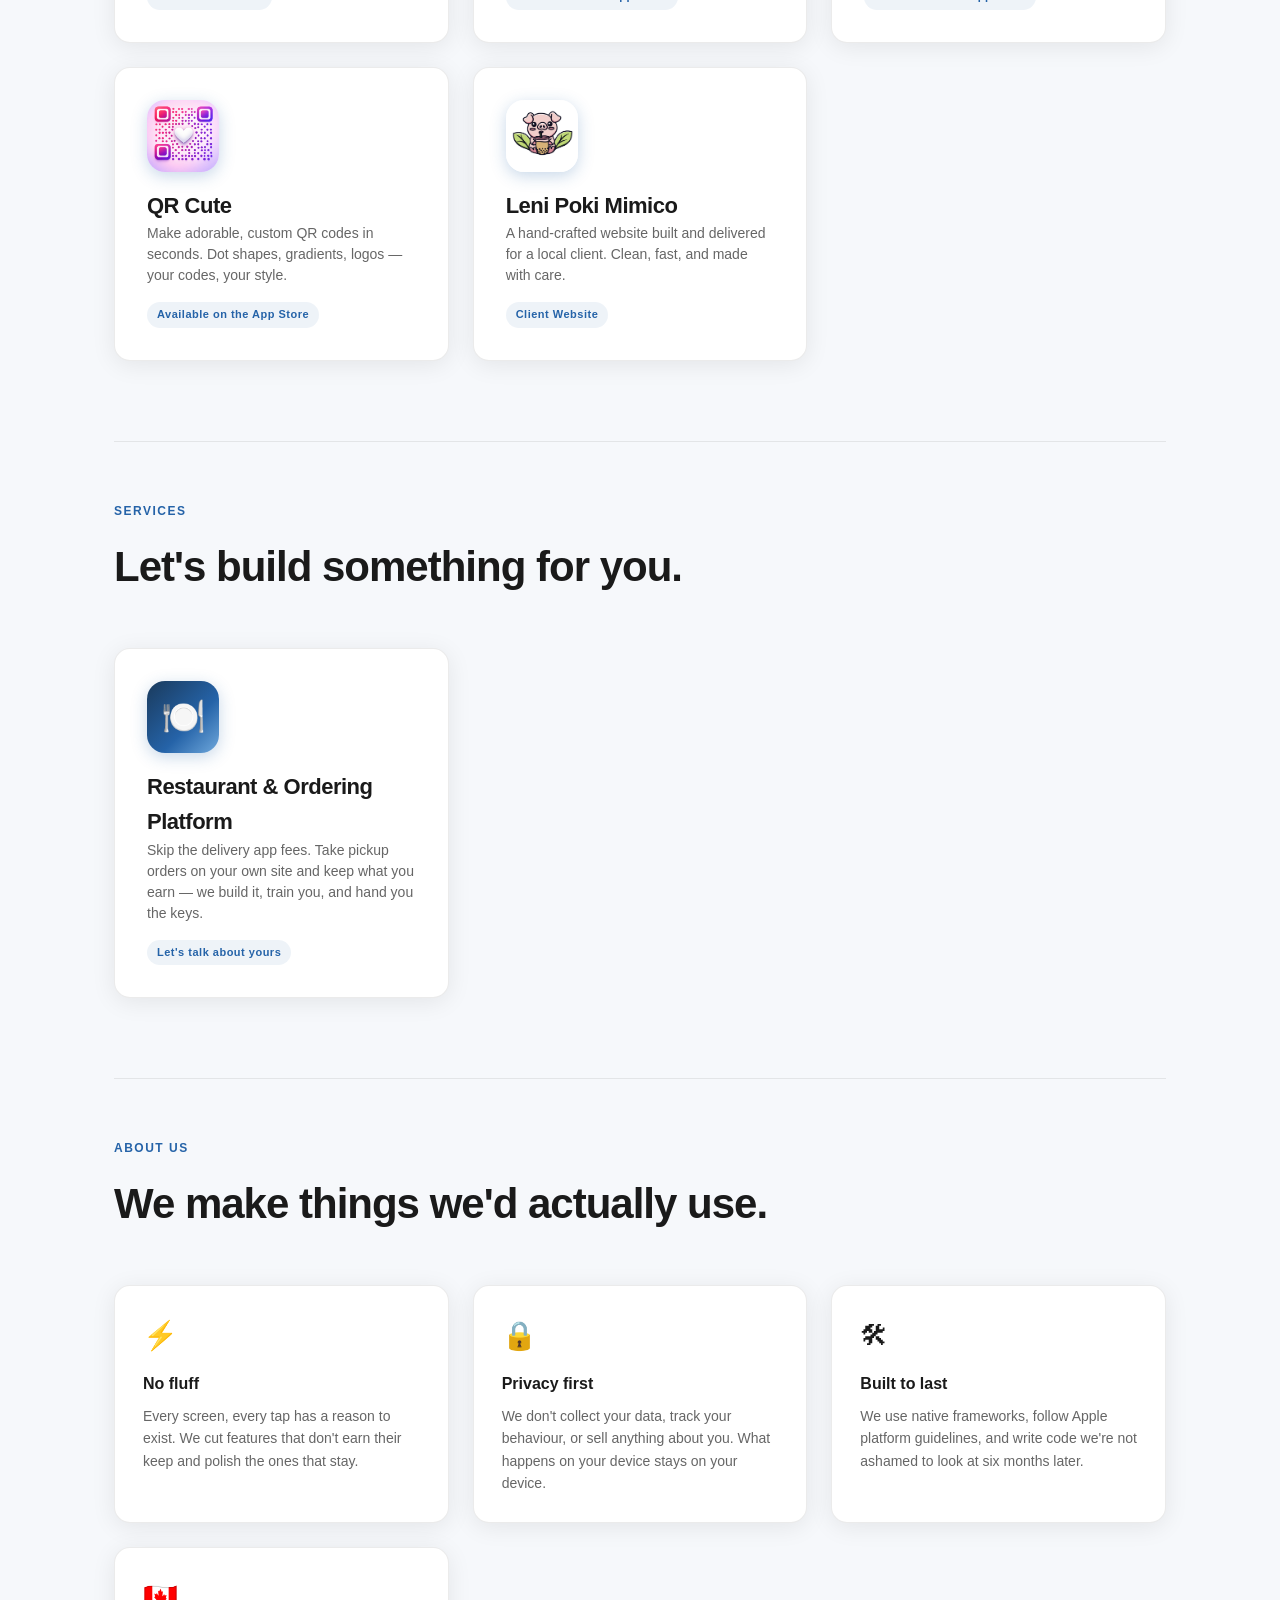
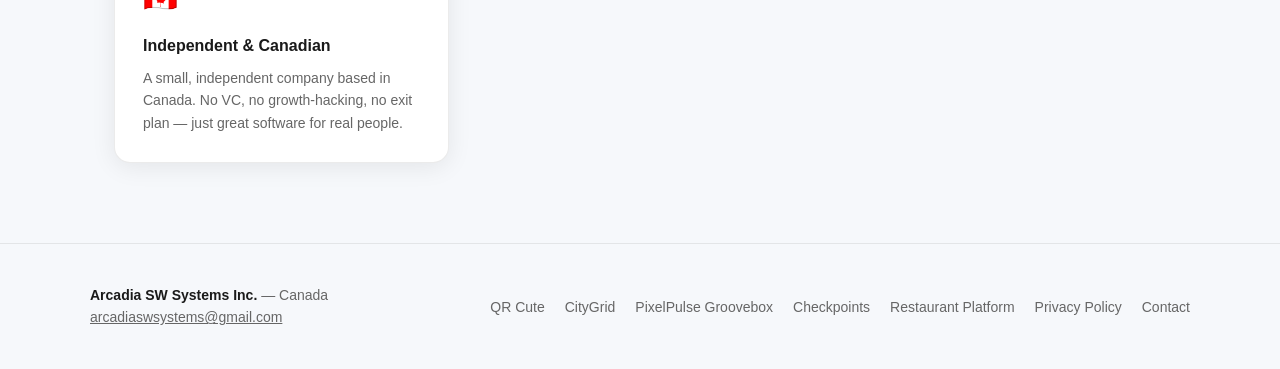
==== commit 7cb4e528: "Add CityGrid app card" ====
--- a/index.html
+++ b/index.html
@@ -64,11 +64,19 @@
           </a>
         </article>
         <div class="apps-grid">
-          <a class="app-card" href="qr-cute/">
-            <div class="app-icon"><img src="qr-cute/icon.png" alt="QR Cute icon" /></div>
+          <a class="app-card" href="citygrid/">
+            <div class="app-icon"><img src="citygrid/icon.png" alt="CityGrid icon" /></div>
             <div>
-              <div class="app-name">QR Cute</div>
-              <div class="app-tagline">Make adorable, custom QR codes in seconds. Dot shapes, gradients, logos — your codes, your style.</div>
+              <div class="app-name">CityGrid</div>
+              <div class="app-tagline">Toronto, live right now. Transit, closures, weather alerts, civic services, and 28 open-data layers in one fast PWA.</div>
+            </div>
+            <span class="app-badge">Live Civic Product</span>
+          </a>
+          <a class="app-card" href="checkpoints/">
+            <div class="app-icon"><img src="checkpoints/icon.png" alt="Checkpoints icon" /></div>
+            <div>
+              <div class="app-name">Checkpoints</div>
+              <div class="app-tagline">Safe, simple version history for the folders you care about. Save, compare, and restore — no Git knowledge required.</div>
             </div>
             <span class="app-badge">Available on the App Store</span>
           </a>
@@ -80,11 +88,11 @@
             </div>
             <span class="app-badge">Available on the App Store</span>
           </a>
-          <a class="app-card" href="checkpoints/">
-            <div class="app-icon"><img src="checkpoints/icon.png" alt="Checkpoints icon" /></div>
+          <a class="app-card" href="qr-cute/">
+            <div class="app-icon"><img src="qr-cute/icon.png" alt="QR Cute icon" /></div>
             <div>
-              <div class="app-name">Checkpoints</div>
-              <div class="app-tagline">Safe, simple version history for the folders you care about. Save, compare, and restore — no Git knowledge required.</div>
+              <div class="app-name">QR Cute</div>
+              <div class="app-tagline">Make adorable, custom QR codes in seconds. Dot shapes, gradients, logos — your codes, your style.</div>
             </div>
             <span class="app-badge">Available on the App Store</span>
           </a>
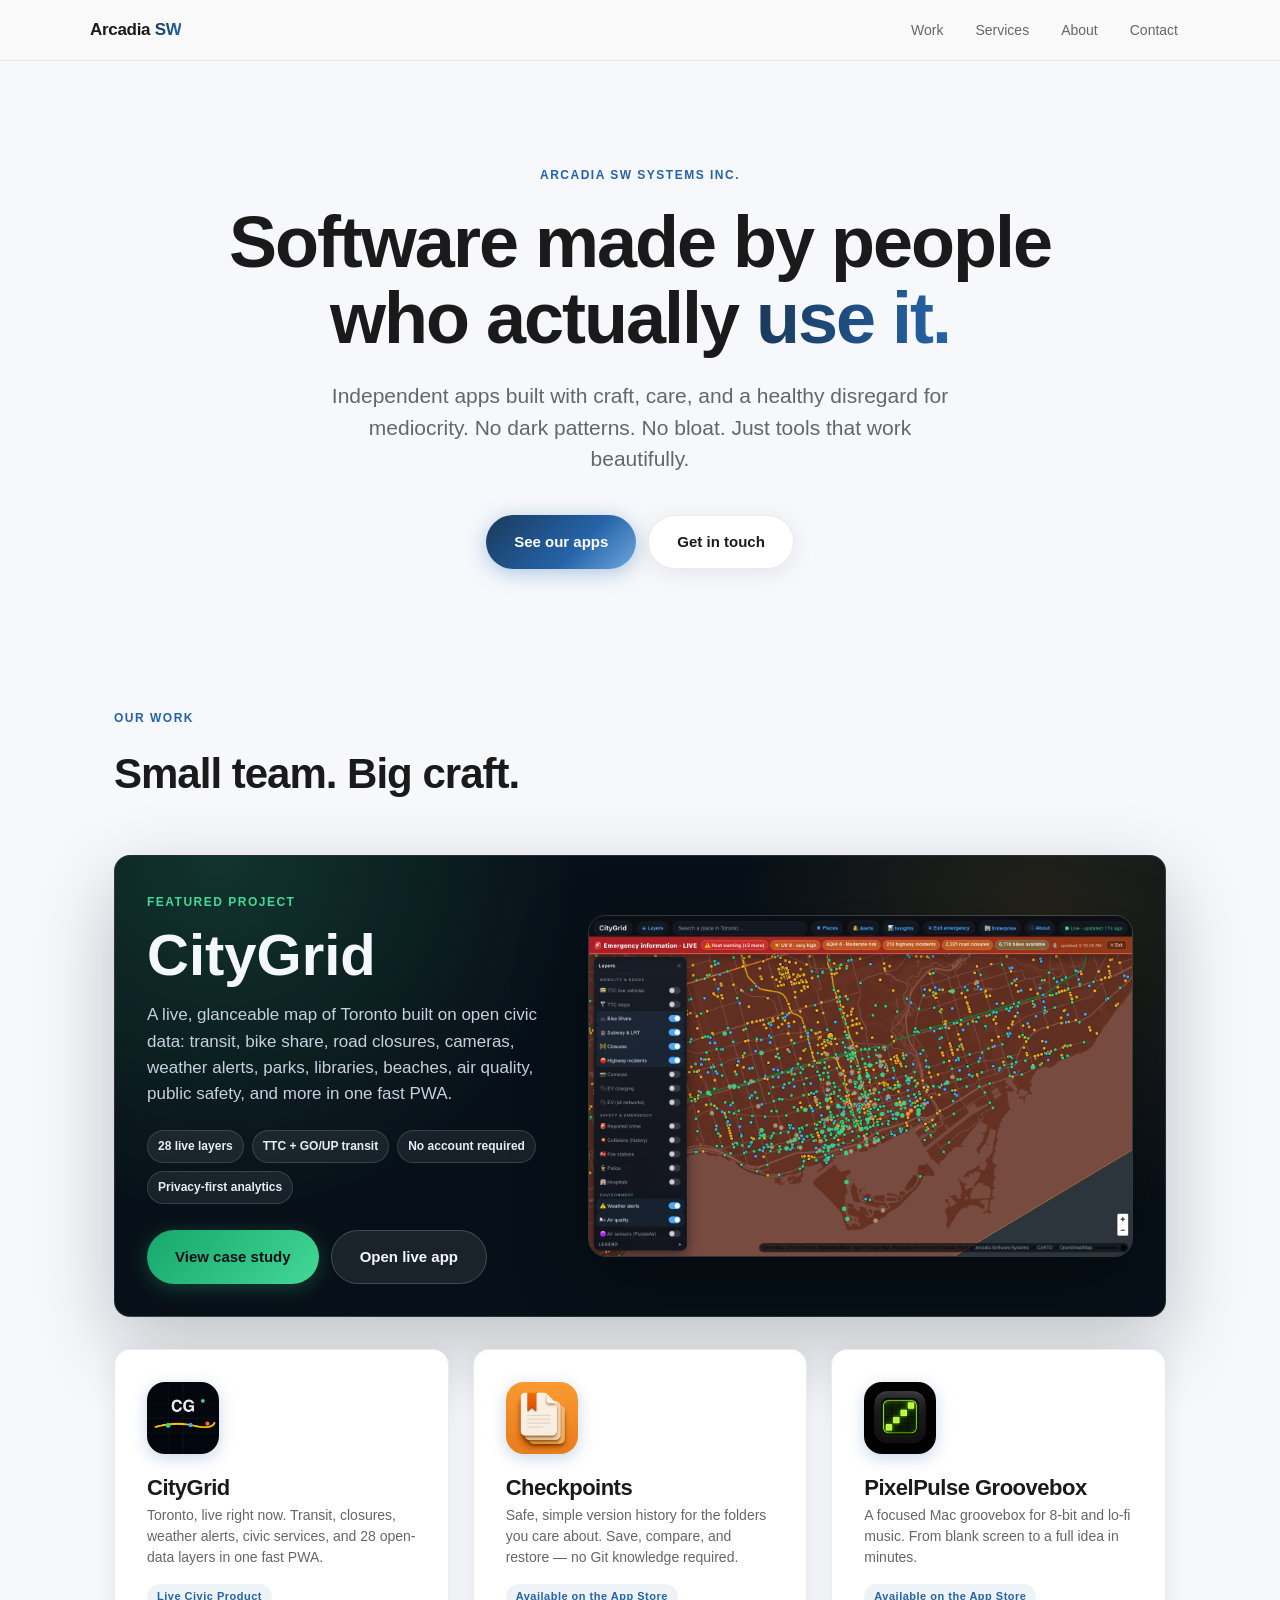
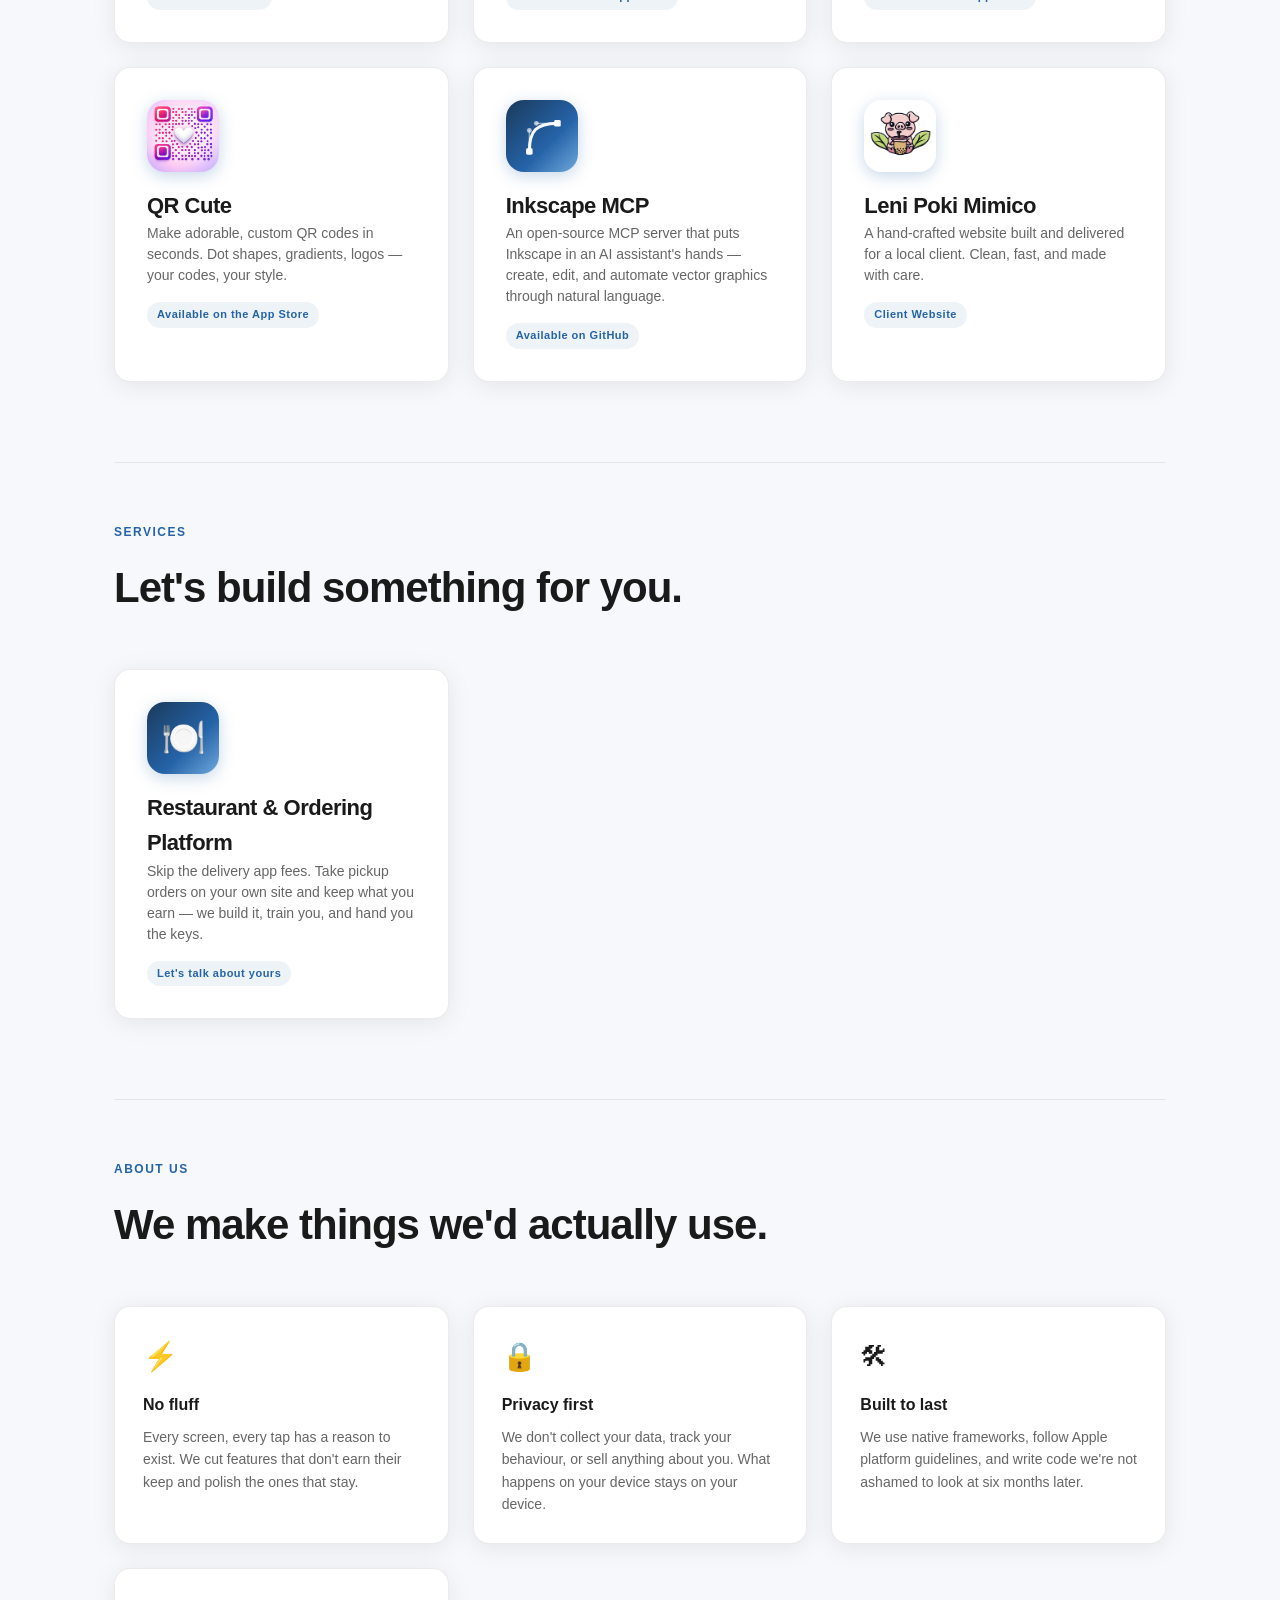
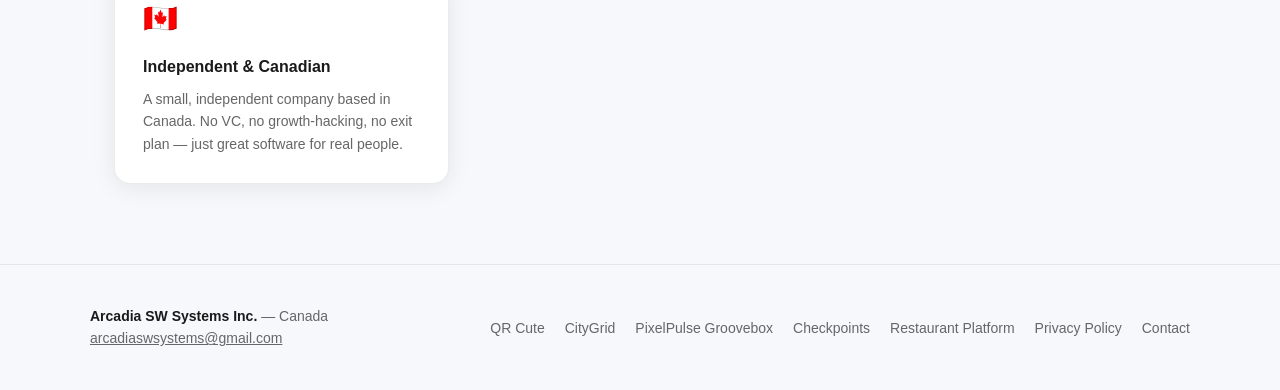
==== commit 81bbc593: "Add Inkscape MCP card to homepage Showcase the newly public inkscape-mcp-public repo alongside our o" ====
--- a/index.html
+++ b/index.html
@@ -96,6 +96,14 @@
             </div>
             <span class="app-badge">Available on the App Store</span>
           </a>
+          <a class="app-card" href="https://github.com/ArcadiaSWSystems/inkscape-mcp-public" target="_blank" rel="noopener noreferrer">
+            <div class="app-icon"><img src="inkscape-mcp/icon.svg" alt="Inkscape MCP icon" /></div>
+            <div>
+              <div class="app-name">Inkscape MCP</div>
+              <div class="app-tagline">An open-source MCP server that puts Inkscape in an AI assistant's hands — create, edit, and automate vector graphics through natural language.</div>
+            </div>
+            <span class="app-badge">Available on GitHub</span>
+          </a>
           <a class="app-card" href="https://www.lenipokimimico.ca" target="_blank" rel="noopener noreferrer">
             <div class="app-icon">
               <img src="leni-poki-mimico/icon.png" alt="Leni Poki Mimico logo" />
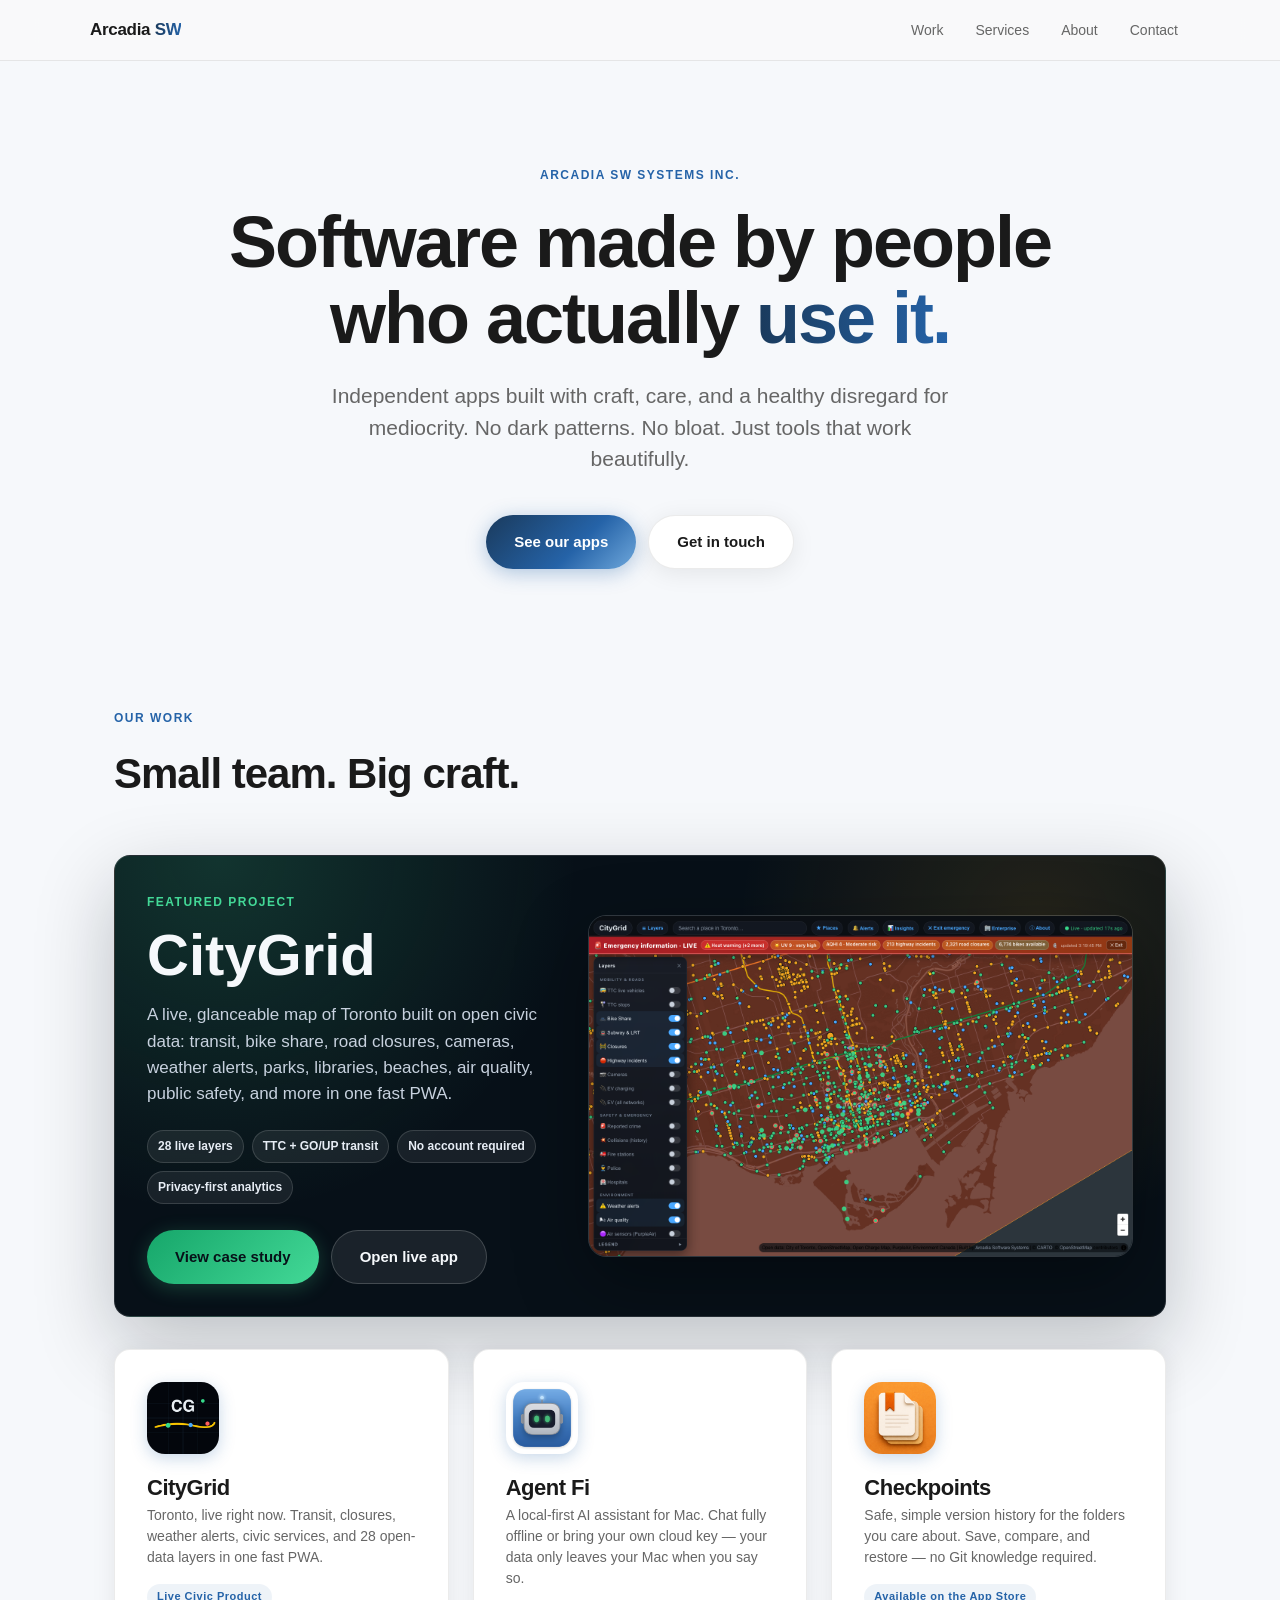
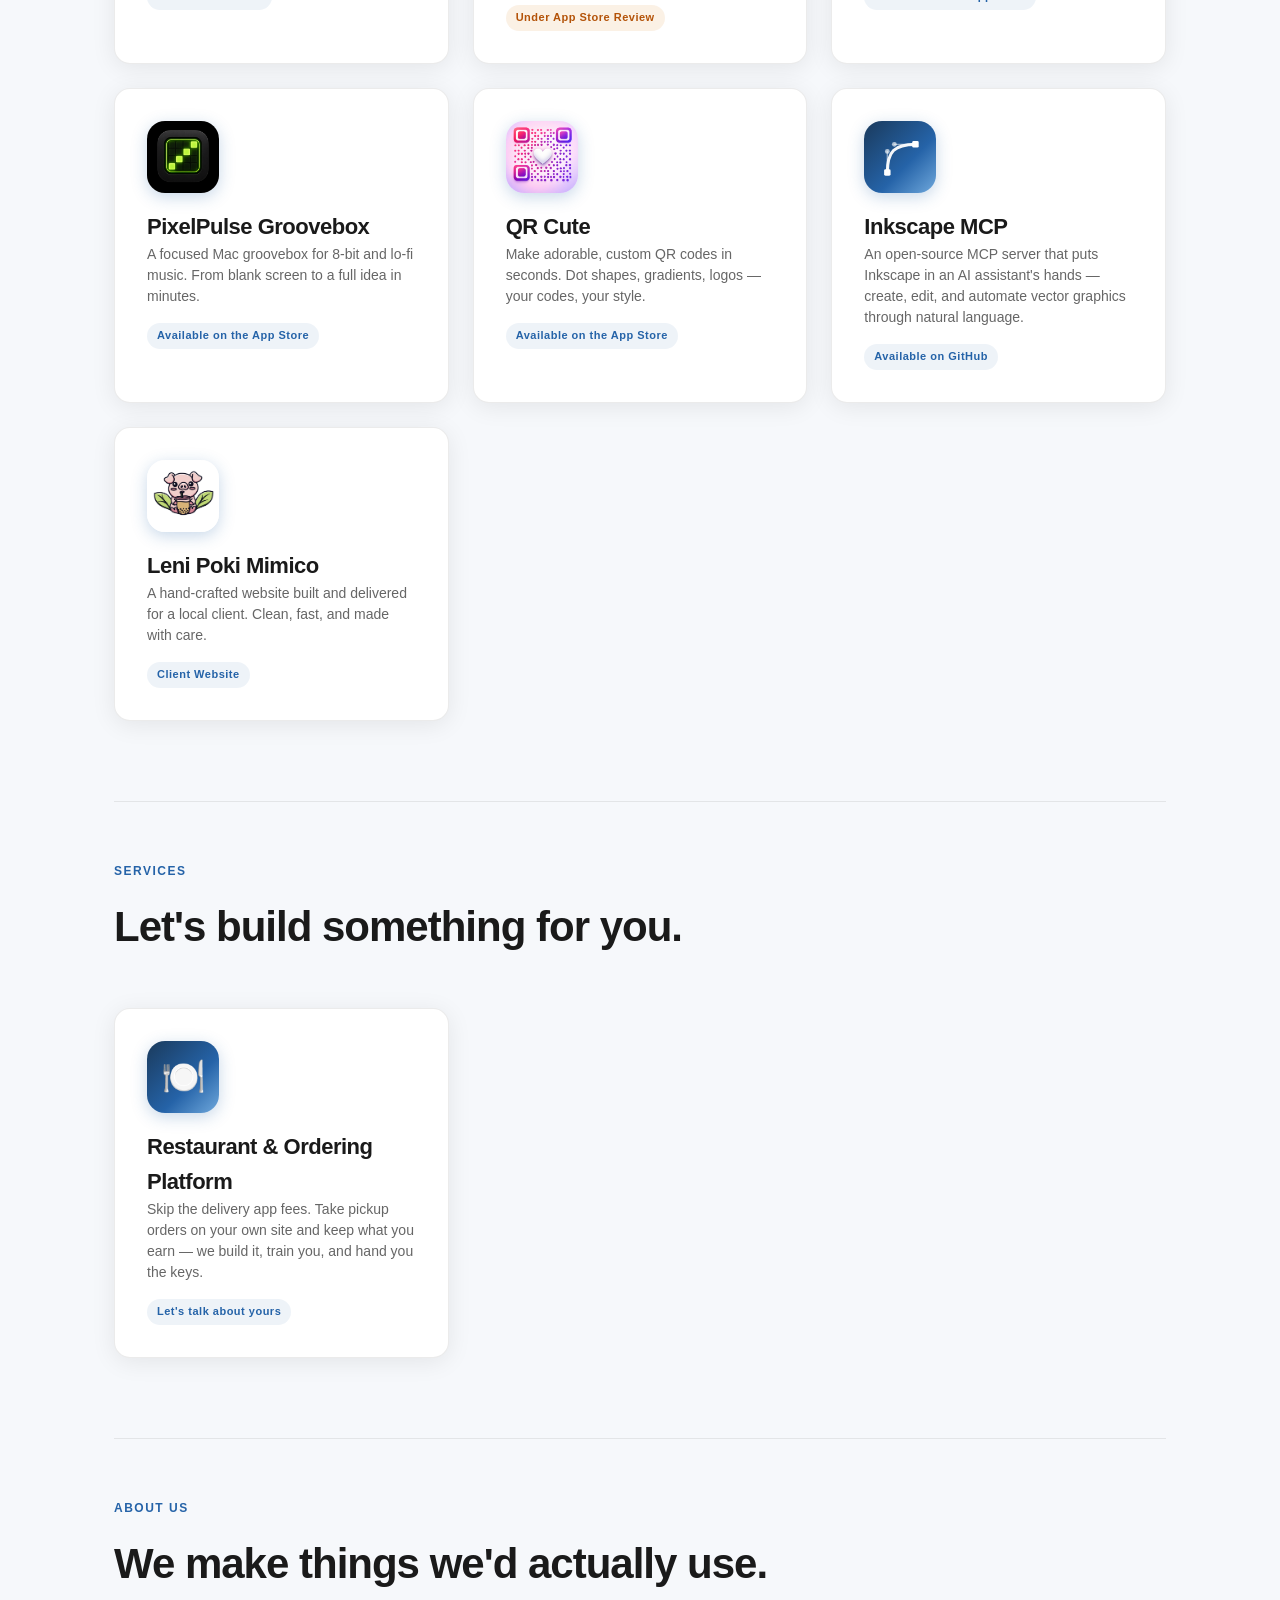
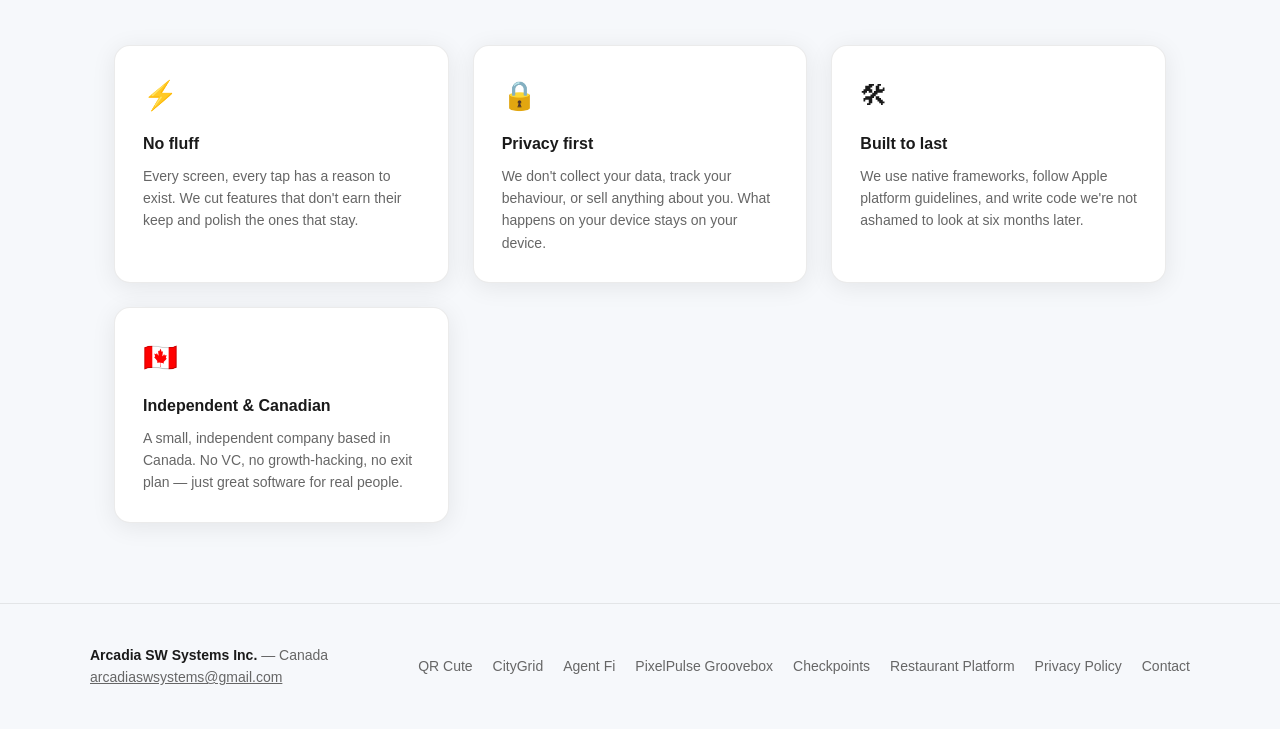
==== commit 903f8746: "Add Agent Fi app page and cover it in the privacy policy Agent Fi for Mac is listed as Under App Sto" ====
--- a/index.html
+++ b/index.html
@@ -71,6 +71,14 @@
               <div class="app-tagline">Toronto, live right now. Transit, closures, weather alerts, civic services, and 28 open-data layers in one fast PWA.</div>
             </div>
             <span class="app-badge">Live Civic Product</span>
+          </a>
+          <a class="app-card" href="agent-fi/">
+            <div class="app-icon"><img src="agent-fi/icon.png" alt="Agent Fi icon" /></div>
+            <div>
+              <div class="app-name">Agent Fi</div>
+              <div class="app-tagline">A local-first AI assistant for Mac. Chat fully offline or bring your own cloud key — your data only leaves your Mac when you say so.</div>
+            </div>
+            <span class="app-badge app-badge-pending">Under App Store Review</span>
           </a>
           <a class="app-card" href="checkpoints/">
             <div class="app-icon"><img src="checkpoints/icon.png" alt="Checkpoints icon" /></div>
@@ -175,6 +183,7 @@
       <ul class="footer-links">
         <li><a href="qr-cute/">QR Cute</a></li>
         <li><a href="citygrid/">CityGrid</a></li>
+        <li><a href="agent-fi/">Agent Fi</a></li>
         <li><a href="pixelpulse/">PixelPulse Groovebox</a></li>
         <li><a href="checkpoints/">Checkpoints</a></li>
         <li><a href="restaurant-platform/">Restaurant Platform</a></li>
--- a/css/style.css
+++ b/css/style.css
@@ -397,6 +397,38 @@
   align-self: flex-start;
 }
 
+.app-badge-pending {
+  background: rgba(217, 119, 6, 0.1);
+  color: #b45309;
+}
+
+/* ── Status pill (e.g. "Under App Store Review") ── */
+.btn-pending {
+  background: rgba(217, 119, 6, 0.1);
+  color: #b45309;
+  border: 1.5px solid rgba(217, 119, 6, 0.22);
+  cursor: default;
+}
+
+.btn.btn-pending:hover {
+  transform: none;
+  box-shadow: none;
+}
+
+.pending-dot {
+  width: 8px;
+  height: 8px;
+  border-radius: 999px;
+  background: #d97706;
+  flex-shrink: 0;
+  animation: pending-pulse 1.6s ease-in-out infinite;
+}
+
+@keyframes pending-pulse {
+  0%, 100% { opacity: 1; }
+  50% { opacity: 0.35; }
+}
+
 /* ── Values / about section ── */
 .about-section {
   padding: 60px 0 80px;
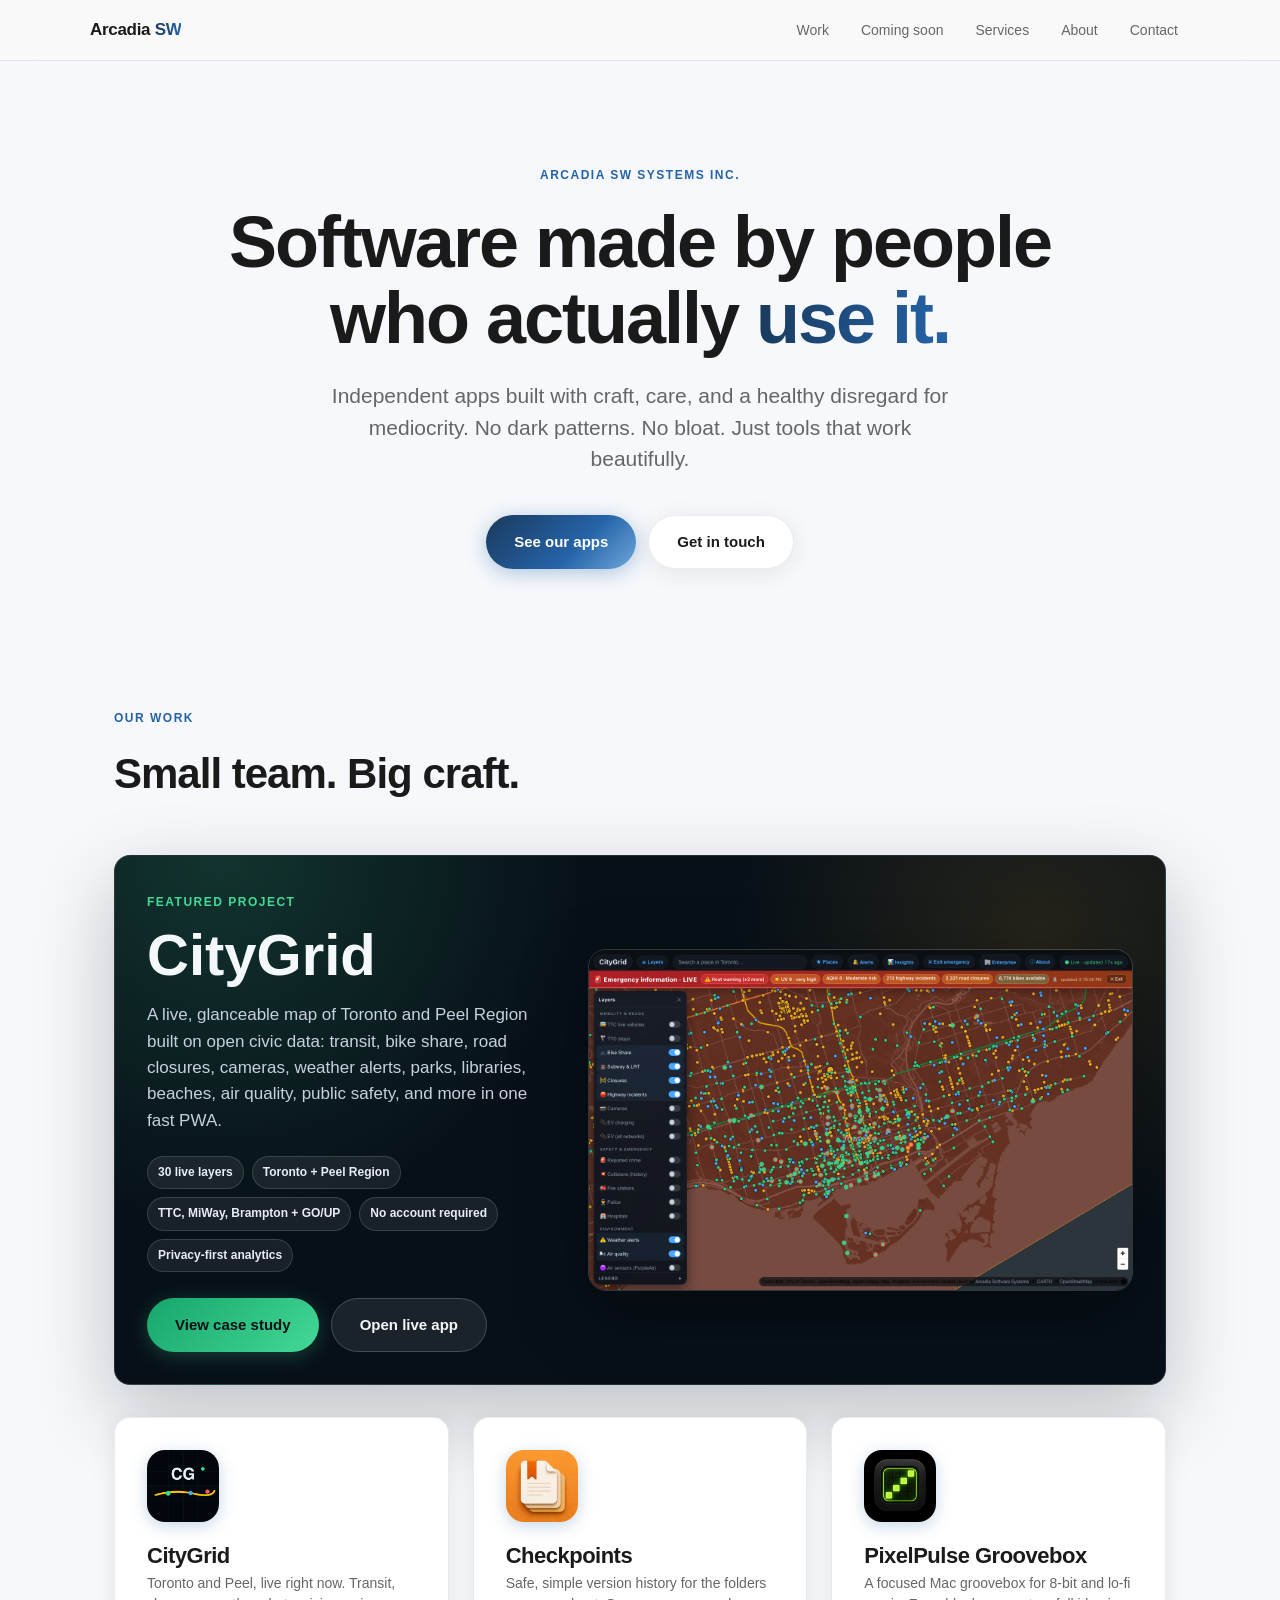
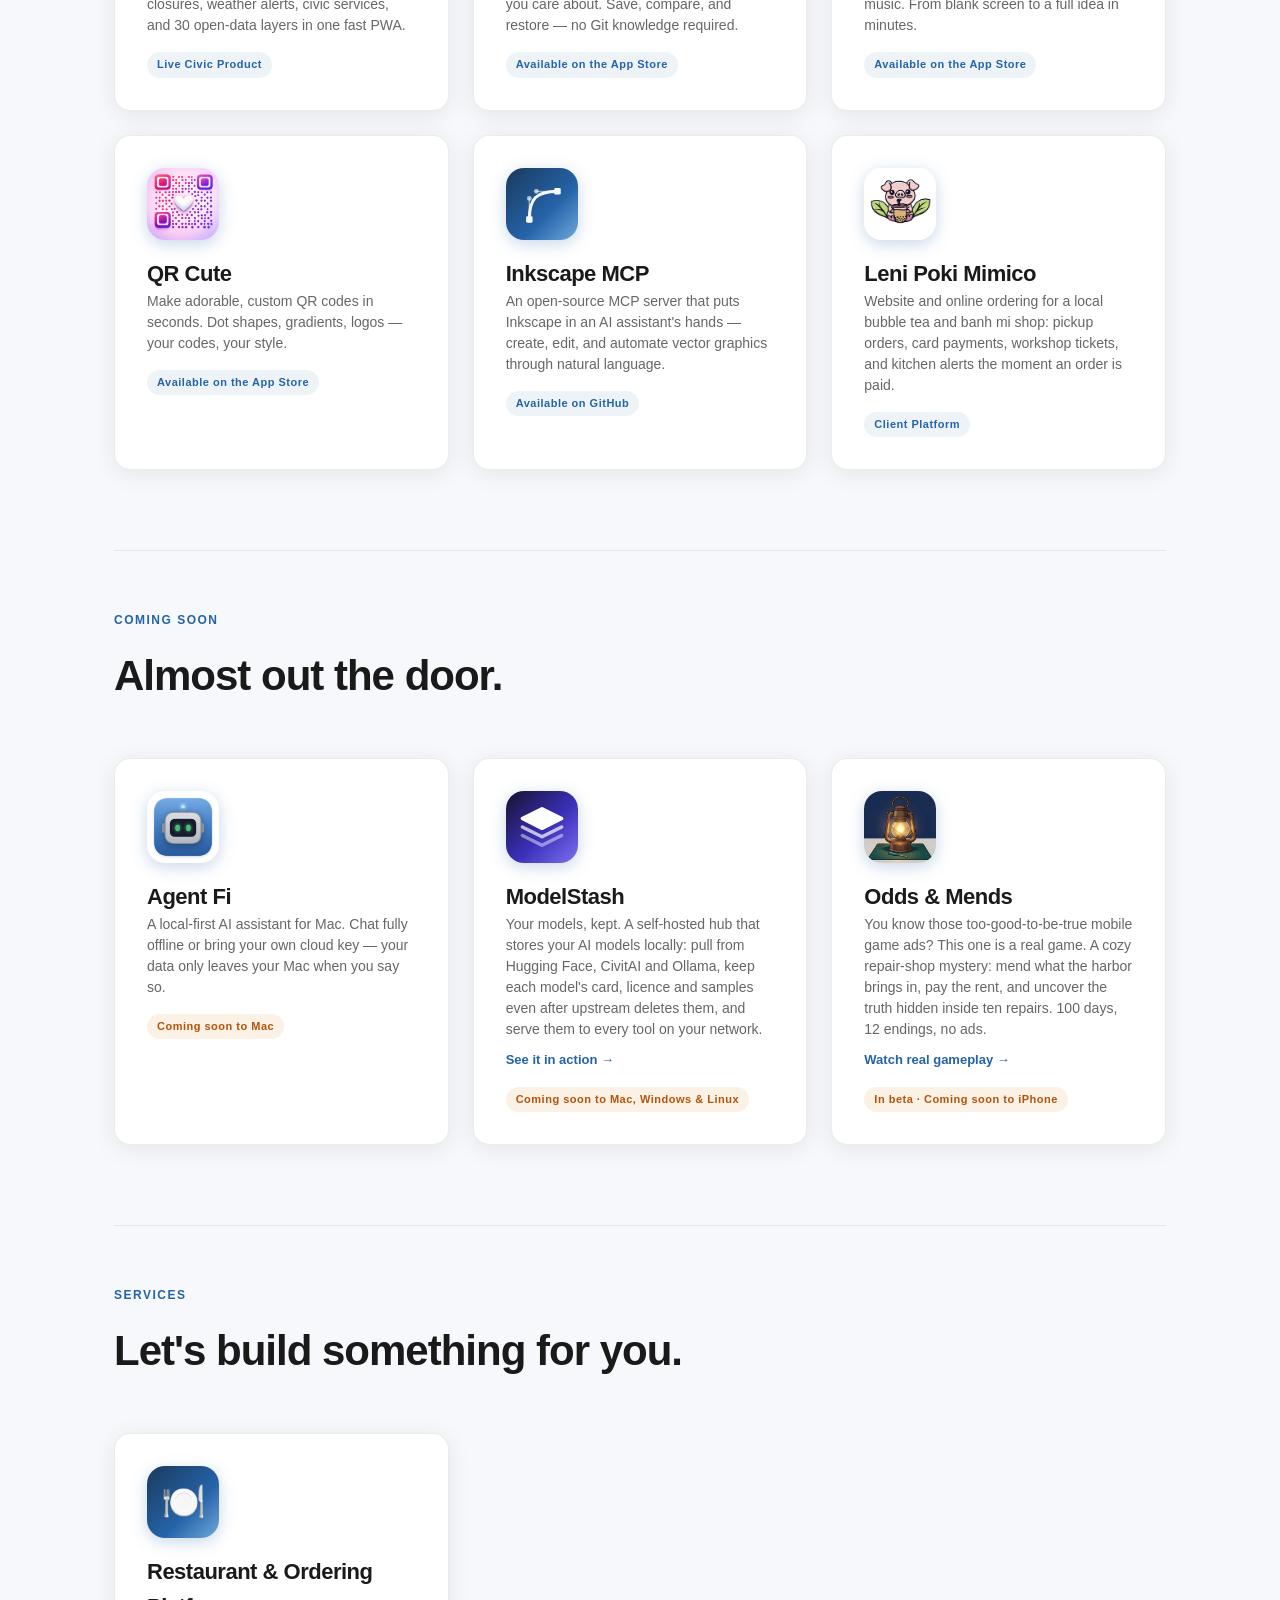
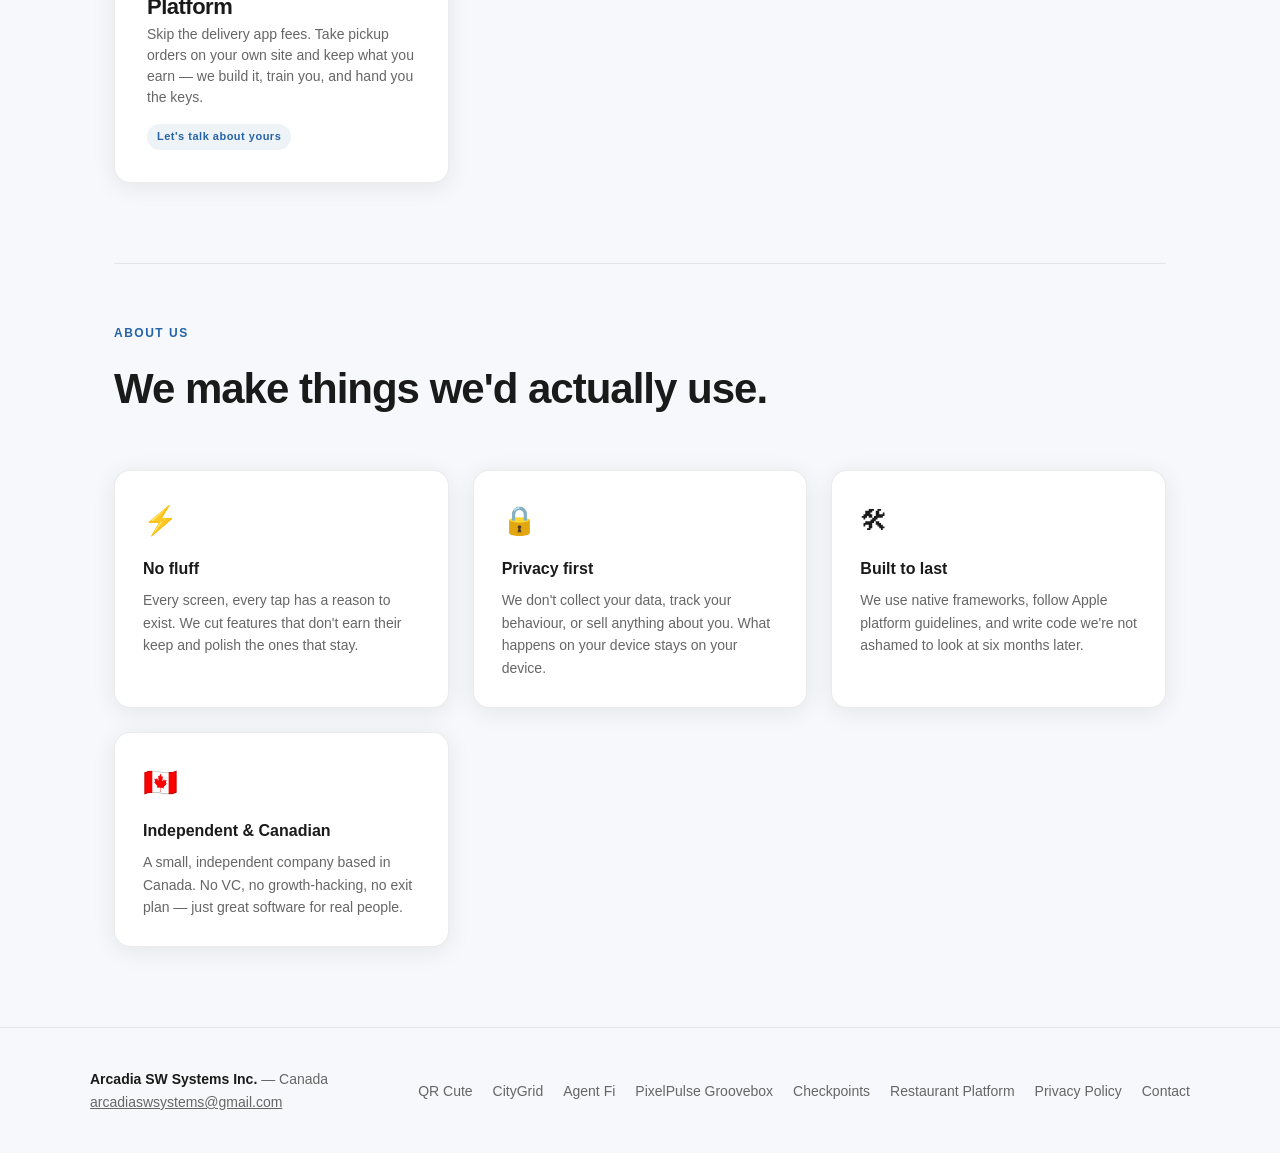
==== commit 1432d987: "Add a Coming soon section with ModelStash and Odds & Mends pages; CityGrid covers Peel - Coming soon" ====
--- a/index.html
+++ b/index.html
@@ -7,7 +7,7 @@
   <meta name="description" content="Independent iOS and macOS apps built with craft, care, and a healthy disregard for mediocrity." />
   <meta property="og:title" content="Arcadia SW Systems Inc." />
   <meta property="og:description" content="Software made by people who actually use it." />
-  <meta property="og:url" content="https://arcadiaswsystemsinc.github.io" />
+  <meta property="og:url" content="https://arcadiaswsystems.ca/" />
   <base href="/" />
   <link rel="stylesheet" href="css/style.css" />
 </head>
@@ -18,6 +18,7 @@
       <a class="nav-logo" href="/">Arcadia <span>SW</span></a>
       <ul class="nav-links">
         <li><a href="#apps">Work</a></li>
+        <li><a href="#coming-soon">Coming soon</a></li>
         <li><a href="#services">Services</a></li>
         <li><a href="#about">About</a></li>
         <li><a href="mailto:arcadiaswsystems@gmail.com">Contact</a></li>
@@ -47,10 +48,11 @@
           <div class="featured-copy">
             <span class="featured-kicker">Featured project</span>
             <h3>CityGrid</h3>
-            <p>A live, glanceable map of Toronto built on open civic data: transit, bike share, road closures, cameras, weather alerts, parks, libraries, beaches, air quality, public safety, and more in one fast PWA.</p>
+            <p>A live, glanceable map of Toronto and Peel Region built on open civic data: transit, bike share, road closures, cameras, weather alerts, parks, libraries, beaches, air quality, public safety, and more in one fast PWA.</p>
             <div class="mini-metrics" aria-label="CityGrid highlights">
-              <span>28 live layers</span>
-              <span>TTC + GO/UP transit</span>
+              <span>30 live layers</span>
+              <span>Toronto + Peel Region</span>
+              <span>TTC, MiWay, Brampton + GO/UP</span>
               <span>No account required</span>
               <span>Privacy-first analytics</span>
             </div>
@@ -68,17 +70,9 @@
             <div class="app-icon"><img src="citygrid/icon.png" alt="CityGrid icon" /></div>
             <div>
               <div class="app-name">CityGrid</div>
-              <div class="app-tagline">Toronto, live right now. Transit, closures, weather alerts, civic services, and 28 open-data layers in one fast PWA.</div>
+              <div class="app-tagline">Toronto and Peel, live right now. Transit, closures, weather alerts, civic services, and 30 open-data layers in one fast PWA.</div>
             </div>
             <span class="app-badge">Live Civic Product</span>
-          </a>
-          <a class="app-card" href="agent-fi/">
-            <div class="app-icon"><img src="agent-fi/icon.png" alt="Agent Fi icon" /></div>
-            <div>
-              <div class="app-name">Agent Fi</div>
-              <div class="app-tagline">A local-first AI assistant for Mac. Chat fully offline or bring your own cloud key — your data only leaves your Mac when you say so.</div>
-            </div>
-            <span class="app-badge app-badge-pending">Under App Store Review</span>
           </a>
           <a class="app-card" href="checkpoints/">
             <div class="app-icon"><img src="checkpoints/icon.png" alt="Checkpoints icon" /></div>
@@ -118,9 +112,43 @@
             </div>
             <div>
               <div class="app-name">Leni Poki Mimico</div>
-              <div class="app-tagline">A hand-crafted website built and delivered for a local client. Clean, fast, and made with care.</div>
-            </div>
-            <span class="app-badge">Client Website</span>
+              <div class="app-tagline">Website and online ordering for a local bubble tea and banh mi shop: pickup orders, card payments, workshop tickets, and kitchen alerts the moment an order is paid.</div>
+            </div>
+            <span class="app-badge">Client Platform</span>
+          </a>
+        </div>
+      </section>
+
+      <!-- Coming soon -->
+      <section class="apps-section" id="coming-soon" style="border-top: 1px solid var(--border);">
+        <p class="section-label">Coming soon</p>
+        <h2 class="section-title">Almost out the door.</h2>
+        <div class="apps-grid">
+          <a class="app-card" href="agent-fi/">
+            <div class="app-icon"><img src="agent-fi/icon.png" alt="Agent Fi icon" /></div>
+            <div>
+              <div class="app-name">Agent Fi</div>
+              <div class="app-tagline">A local-first AI assistant for Mac. Chat fully offline or bring your own cloud key — your data only leaves your Mac when you say so.</div>
+            </div>
+            <span class="app-badge app-badge-pending">Coming soon to Mac</span>
+          </a>
+          <a class="app-card" href="modelstash/">
+            <div class="app-icon"><img src="modelstash/icon.svg" alt="ModelStash icon" /></div>
+            <div>
+              <div class="app-name">ModelStash</div>
+              <div class="app-tagline">Your models, kept. A self-hosted hub that stores your AI models locally: pull from Hugging Face, CivitAI and Ollama, keep each model's card, licence and samples even after upstream deletes them, and serve them to every tool on your network.</div>
+              <div class="app-notify">See it in action →</div>
+            </div>
+            <span class="app-badge app-badge-pending">Coming soon to Mac, Windows &amp; Linux</span>
+          </a>
+          <a class="app-card" href="odds-and-mends/">
+            <div class="app-icon"><img src="odds-and-mends/icon.png" alt="Odds &amp; Mends icon: a lit harbor lantern on a workbench" /></div>
+            <div>
+              <div class="app-name">Odds &amp; Mends</div>
+              <div class="app-tagline">You know those too-good-to-be-true mobile game ads? This one is a real game. A cozy repair-shop mystery: mend what the harbor brings in, pay the rent, and uncover the truth hidden inside ten repairs. 100 days, 12 endings, no ads.</div>
+              <div class="app-notify">Watch real gameplay →</div>
+            </div>
+            <span class="app-badge app-badge-pending">In beta · Coming soon to iPhone</span>
           </a>
         </div>
       </section>
--- a/css/style.css
+++ b/css/style.css
@@ -402,6 +402,14 @@
   color: #b45309;
 }
 
+/* Call to action on a coming-soon card that has no page of its own yet */
+.app-notify {
+  margin-top: 10px;
+  font-size: 13px;
+  font-weight: 700;
+  color: var(--blue-mid);
+}
+
 /* ── Status pill (e.g. "Under App Store Review") ── */
 .btn-pending {
   background: rgba(217, 119, 6, 0.1);
@@ -483,7 +491,11 @@
     padding: 60px 0 40px;
   }
   .app-hero .btn-group {
-    justify-content: center;
+    justify-content: center !important;
+  }
+  .app-hero-icon {
+    margin-left: auto;
+    margin-right: auto;
   }
 }
 
@@ -769,6 +781,10 @@
   line-height: 1.5;
 }
 
+.case-shot-full {
+  grid-column: 1 / -1;
+}
+
 .case-shot-mobile {
   display: grid;
   grid-template-columns: minmax(160px, 0.58fr) 1fr;
@@ -1093,3 +1109,146 @@
     grid-template-columns: 1fr;
   }
 }
+
+/* ── Showcase: real footage and screenshots on an app page ── */
+.showcase-section {
+  padding: 60px 0;
+  border-top: 1px solid var(--border);
+}
+
+.showcase-section .section-title {
+  margin-bottom: 16px;
+}
+
+.showcase-lede {
+  color: var(--muted);
+  font-size: 16px;
+  line-height: 1.6;
+  max-width: 720px;
+  margin-bottom: 40px;
+}
+
+.phone-row {
+  display: grid;
+  grid-template-columns: repeat(auto-fit, minmax(170px, 1fr));
+  gap: 24px;
+  align-items: start;
+}
+
+.phone-row-videos {
+  grid-template-columns: repeat(auto-fit, minmax(220px, 280px));
+  justify-content: center;
+  gap: 40px;
+}
+
+.phone {
+  margin: 0;
+}
+
+.phone video,
+.phone img {
+  display: block;
+  width: 100%;
+  aspect-ratio: 9 / 19.5;
+  object-fit: cover;
+  object-position: top center;
+  border-radius: 26px;
+  border: 6px solid #15181d;
+  background: #15181d;
+  box-shadow: 0 18px 50px rgba(0, 0, 0, 0.18);
+}
+
+.phone figcaption {
+  margin-top: 14px;
+  font-size: 14px;
+  line-height: 1.5;
+  color: var(--muted);
+}
+
+.phone figcaption strong {
+  display: block;
+  color: var(--text);
+  font-size: 15px;
+  margin-bottom: 4px;
+}
+
+.phone-hero {
+  max-width: 300px;
+  margin: 0 auto;
+}
+
+/* ── Showcase: wide desktop screenshots ── */
+.screen-grid {
+  display: grid;
+  grid-template-columns: repeat(2, minmax(0, 1fr));
+  gap: 28px;
+}
+
+.screen {
+  margin: 0;
+}
+
+.screen-wide {
+  grid-column: 1 / -1;
+}
+
+.screen img {
+  display: block;
+  width: 100%;
+  height: auto;
+  border-radius: var(--radius);
+  border: 1px solid var(--border);
+  box-shadow: var(--shadow);
+}
+
+.screen figcaption {
+  margin-top: 12px;
+  font-size: 14px;
+  line-height: 1.5;
+  color: var(--muted);
+}
+
+.screen figcaption strong {
+  color: var(--text);
+}
+
+@media (max-width: 720px) {
+  .screen-grid {
+    grid-template-columns: 1fr;
+  }
+}
+
+.screen-grid-3 {
+  grid-template-columns: repeat(3, minmax(0, 1fr));
+}
+
+.code-card {
+  background: #0f1420;
+  color: #e6edf3;
+  border-radius: var(--radius);
+  padding: 22px 24px;
+  font-family: ui-monospace, SFMono-Regular, Menlo, Consolas, monospace;
+  font-size: 13.5px;
+  line-height: 1.75;
+  overflow-x: auto;
+  box-shadow: var(--shadow);
+  white-space: pre;
+}
+
+.code-card .c {
+  color: #8592a8;
+}
+
+.split {
+  display: grid;
+  grid-template-columns: minmax(0, 0.9fr) minmax(0, 1.1fr);
+  gap: 40px;
+  align-items: center;
+}
+
+@media (max-width: 720px) {
+  .screen-grid-3,
+  .split {
+    grid-template-columns: 1fr;
+  }
+}
